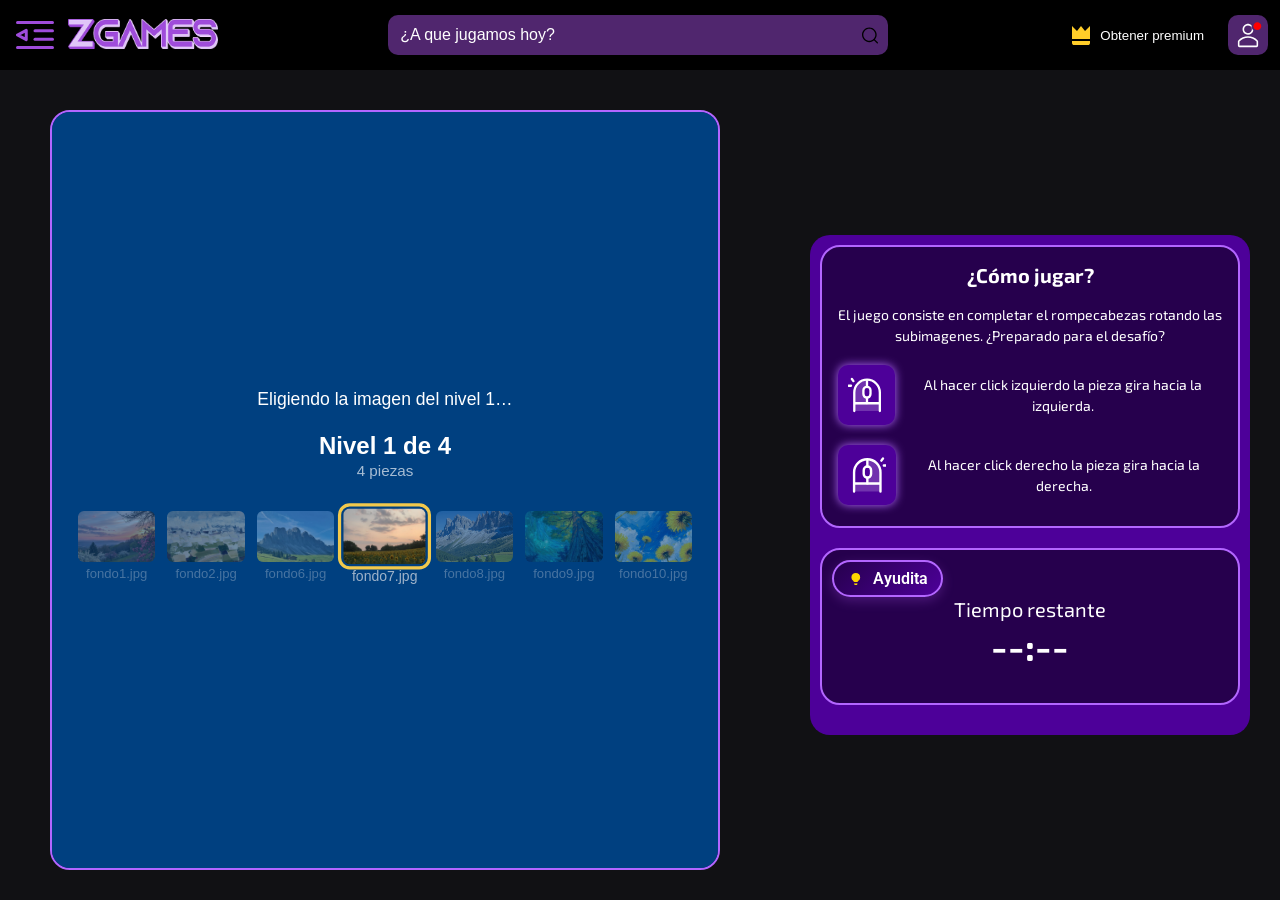
==== Entregable/blocka.html @ 49107e6c "Agrego integracion a la pagina" ====
<!DOCTYPE html>
<html lang="en">

<head>
    <meta charset="UTF-8">
    <meta name="viewport" content="width=device-width, initial-scale=1.0">
    <title>Blocka</title>
    <link rel="stylesheet" href="blocka.css">
    <!-- Exo 2 tipografia -->
    <link rel="preconnect" href="https://fonts.googleapis.com">
    <link rel="preconnect" href="https://fonts.gstatic.com" crossorigin>
    <link href="https://fonts.googleapis.com/css2?family=Exo+2:wght@400;600;700&display=swap" rel="stylesheet">
    <!-- Roboto -->
    <link rel="preconnect" href="https://fonts.googleapis.com">
    <link rel="preconnect" href="https://fonts.gstatic.com" crossorigin>
    <link href="https://fonts.googleapis.com/css2?family=Roboto:ital,wght@0,100..900;1,100..900&display=swap"
        rel="stylesheet">
</head>

<body>
    <div class="juego">

        <header class="encabezado">
            <nav class="nav" aria-label="Navegación principal">
                <div class="content_nav_left">
                    <button class="btn-burger" type="button" aria-label="Abrir menú hamburguesa">
                        <svg xmlns="http://www.w3.org/2000/svg" width="38" height="28" viewBox="0 0 38 28" fill="none">
                            <path d="M1.5 1.5H36.4992" stroke="#9F4CDB" stroke-width="3" stroke-linecap="round"
                                stroke-linejoin="round" />
                            <path d="M19 9.83398H36.4996" stroke="#9F4CDB" stroke-width="3" stroke-linecap="round"
                                stroke-linejoin="round" />
                            <path d="M19 18.166H36.4996" stroke="#9F4CDB" stroke-width="3" stroke-linecap="round"
                                stroke-linejoin="round" />
                            <path d="M1.5 26.5H36.4992" stroke="#9F4CDB" stroke-width="3" stroke-linecap="round"
                                stroke-linejoin="round" />
                            <path class="icon-arrow" d="M10.2498 9.37109L1.5 14.0007L10.2498 18.6304V9.37109Z"
                                stroke="#9F4CDB" stroke-width="3" stroke-linejoin="round" />
                        </svg>
                    </button>

                    <div class="menu-hamburguesa">
                        <a href="#inicio" class="menu-item" data-section="inicio">
                            <svg class="icon icon-inicio" viewBox="0 0 24 24" fill="none"
                                xmlns="http://www.w3.org/2000/svg">
                                <path
                                    d="M3 11L12 3L21 11M5 9.5V20C5 20.5523 5.44772 21 6 21H9V15C9 14.4477 9.44772 14 10 14H14C14.5523 14 15 14.4477 15 15V21H18C18.5523 21 19 20.5523 19 20V9.5"
                                    stroke-width="1.8" stroke-linecap="round" stroke-linejoin="round" />
                            </svg>
                            <span class="label">Inicio</span>
                        </a>
                        <a href="#recientes" class="menu-item" data-section="recientes">
                            <svg class="icon icon-recientes" viewBox="0 0 24 24" fill="none"
                                xmlns="http://www.w3.org/2000/svg">
                                <path
                                    d="M3 4V9H8M3.5 15C4.98 18.65 8.62 21 12.5 21C17.75 21 22 16.75 22 11.5C22 6.25 17.75 2 12.5 2C8.29 2 4.67 4.72 3.37 8.5M12.5 7V12L16 14"
                                    stroke-width="1.8" stroke-linecap="round" stroke-linejoin="round" />
                            </svg>
                            <span class="label">Recientes</span>
                        </a>
                        <a href="#estrategia" class="menu-item" data-section="estrategia">
                            <svg class="icon" xmlns="http://www.w3.org/2000/svg" width="24" height="24"
                                viewBox="0 0 24 24" fill="none" stroke="currentColor" stroke-width="2"
                                stroke-linecap="round" stroke-linejoin="round" aria-hidden="true">
                                <path d="M3 8l4.5 4L12 5l4.5 7L21 8l-2 11H5L3 8z" />
                                <circle cx="3" cy="6" r="1.2" />
                                <circle cx="12" cy="3.5" r="1.2" />
                                <circle cx="21" cy="6" r="1.2" />
                            </svg>
                            <span class="label">Estrategia</span>
                        </a>
                        <a href="#aventura" class="menu-item" data-section="aventura">
                            <svg class="icon icon-aventura" viewBox="0 0 24 24" fill="none"
                                xmlns="http://www.w3.org/2000/svg">
                                <circle cx="12" cy="12" r="9" stroke-width="1.8" />
                                <path d="M14.5 9.5L13 13L9.5 14.5L11 11L14.5 9.5Z" stroke-width="1.8"
                                    stroke-linejoin="round" />
                            </svg>
                            <span class="label">Aventura</span>
                        </a>
                        <a href="#accion" class="menu-item" data-section="accion">
                            <svg class="icon icon-accion" viewBox="0 0 24 24" fill="none"
                                xmlns="http://www.w3.org/2000/svg">
                                <path d="M13 2L4 14H11L10 22L20 9H13V2Z" stroke-width="1.8" stroke-linecap="round"
                                    stroke-linejoin="round" />
                            </svg>
                            <span class="label">Acción</span>
                        </a>
                        <a href="#deportes" class="menu-item" data-section="deportes">
                            <svg class="icon icon-deportes" viewBox="0 0 24 24" fill="none"
                                xmlns="http://www.w3.org/2000/svg">
                                <circle cx="12" cy="12" r="9" stroke-width="1.8" />
                                <path
                                    d="M12 8L15.5 10.5L14 14.5H10L8.5 10.5L12 8ZM12 3V8M8.5 10.5L4 9M10 14.5L7.5 20M14 14.5L16.5 20M15.5 10.5L20 9"
                                    stroke-width="1.8" stroke-linecap="round" />
                            </svg>
                            <span class="label">Deportes</span>
                        </a>
                    </div>

                    <a href="../Html/Inicio.html">
                        <img src="assets/game_png_1.png" alt="ZGames logo" width="150" height="30" />
                    </a>
                </div>

                <div class="content-nav-search-center">
                    <input type="search" placeholder="¿A que jugamos hoy?">
                    <svg xmlns="http://www.w3.org/2000/svg" width="17" height="17" viewBox="0 0 17 17" fill="none">
                        <path
                            d="M7.79167 15.5833C3.49562 15.5833 0 12.0877 0 7.79167C0 3.49562 3.49562 0 7.79167 0C12.0877 0 15.5833 3.49562 15.5833 7.79167C15.5833 12.0877 12.0877 15.5833 7.79167 15.5833ZM7.79167 1.41667C4.27692 1.41667 1.41667 4.27621 1.41667 7.79167C1.41667 11.3071 4.27692 14.1667 7.79167 14.1667C11.3064 14.1667 14.1667 11.3071 14.1667 7.79167C14.1667 4.27621 11.3064 1.41667 7.79167 1.41667Z"
                            fill="black" />
                        <path
                            d="M16.2921 16.9998C16.1991 16.9999 16.1069 16.9816 16.021 16.946C15.935 16.9104 15.857 16.8581 15.7913 16.7923L12.3948 13.3958C12.262 13.2629 12.1874 13.0826 12.1875 12.8948C12.1876 12.7069 12.2623 12.5267 12.3952 12.3939C12.5281 12.261 12.7083 12.1865 12.8962 12.1865C13.0841 12.1866 13.2643 12.2613 13.3971 12.3942L16.7929 15.7907C16.8923 15.8896 16.96 16.0158 16.9875 16.1533C17.015 16.2908 17.0011 16.4334 16.9474 16.5629C16.8938 16.6925 16.8028 16.8032 16.6861 16.881C16.5695 16.9587 16.4323 17.0001 16.2921 16.9998Z"
                            fill="black" />
                    </svg>

                </div>

                <div class="content-nav-rigth">

                    <button href="" class="btn-subscription" aria-label="Ir a la sección de mis juegos">
                        <svg class="border premium-icon" xmlns="http://www.w3.org/2000/svg" width="18" height="19"
                            viewBox="0 0 18 19" fill="none">
                            <path
                                d="M18 0L13 5L9 0L5 5L0 0V13H18V0ZM2 19H16C16.5304 19 17.0391 18.7893 17.4142 18.4142C17.7893 18.0391 18 17.5304 18 17V15H0V17C0 17.5304 0.210714 18.0391 0.585786 18.4142C0.960859 18.7893 1.46957 19 2 19Z"
                                fill="#FFCD29" />
                            <polyline points="179,1 179,59 1,59 1,1 179,1" class="bg-line" />
                            <polyline points="179,1 179,59 1,59 1,1 179,1" class="hl-line" />
                        </svg>
                        <span>Obtener premium</span>
                    </button>

                    <button class="content-perfil btn-perfil" type="button" aria-label="Abrir menú de perfil">
                        <svg xmlns="http://www.w3.org/2000/svg" width="35" height="35" viewBox="0 0 35 35" fill="none">
                            <path
                                d="M29.6219 23.6929C28.0627 22.045 26.1839 20.7324 24.1002 19.8353C22.0165 18.9383 19.7717 18.4756 17.5031 18.4756C15.2345 18.4756 12.9898 18.9383 10.9061 19.8353C8.82238 20.7324 6.94352 22.045 5.38438 23.6929C5.04635 24.054 4.85861 24.5303 4.85938 25.0248V30.1387C4.85938 30.6544 5.06424 31.149 5.42889 31.5137C5.79355 31.8783 6.28812 32.0832 6.80382 32.0832H28.1927C28.7084 32.0832 29.203 31.8783 29.5676 31.5137C29.9323 31.149 30.1372 30.6544 30.1372 30.1387V25.0248C30.1406 24.5316 29.9564 24.0555 29.6219 23.6929ZM28.1927 30.1387H6.80382V25.0151C8.18168 23.5643 9.84035 22.4089 11.6789 21.6194C13.5174 20.8299 15.4974 20.4228 17.4983 20.4228C19.4991 20.4228 21.4791 20.8299 23.3176 21.6194C25.1562 22.4089 26.8148 23.5643 28.1927 25.0151V30.1387Z"
                                fill="white" />
                            <path
                                d="M17.5008 16.5281C19.0626 16.528 20.5768 15.9908 21.7895 15.0065C23.0021 14.0223 23.8393 12.6509 24.1605 11.1225C23.2848 10.3054 22.6269 9.28247 22.2466 8.14667C21.8663 7.01087 21.7756 5.79809 21.9828 4.61835C21.1563 3.88948 20.1652 3.37219 19.0946 3.11097C18.0241 2.84975 16.9061 2.8524 15.8368 3.11869C14.7675 3.38498 13.7788 3.90695 12.9558 4.63973C12.1328 5.37252 11.5 6.2942 11.1119 7.32555C10.7238 8.3569 10.5919 9.46708 10.7276 10.5607C10.8633 11.6542 11.2625 12.6985 11.891 13.6037C12.5194 14.5089 13.3583 15.248 14.3354 15.7574C15.3126 16.2667 16.3989 16.5312 17.5008 16.5281ZM17.5008 4.86141C18.4623 4.86141 19.4021 5.14651 20.2015 5.68065C21.0009 6.2148 21.624 6.974 21.9919 7.86225C22.3598 8.75051 22.4561 9.72791 22.2685 10.6709C22.081 11.6138 21.618 12.48 20.9381 13.1598C20.2583 13.8397 19.3921 14.3027 18.4492 14.4902C17.5062 14.6778 16.5288 14.5815 15.6405 14.2136C14.7523 13.8457 13.9931 13.2226 13.4589 12.4232C12.9248 11.6238 12.6397 10.684 12.6397 9.72252C12.6397 8.43327 13.1519 7.19683 14.0635 6.2852C14.9751 5.37356 16.2116 4.86141 17.5008 4.86141Z"
                                fill="white" />
                            <path
                                d="M29.1658 10.6949C31.8505 10.6949 34.0269 8.51849 34.0269 5.83377C34.0269 3.14905 31.8505 0.972656 29.1658 0.972656C26.4811 0.972656 24.3047 3.14905 24.3047 5.83377C24.3047 8.51849 26.4811 10.6949 29.1658 10.6949Z"
                                fill="#FF0000" />
                        </svg>
                    </button>

                    <div class="menu-perfil">
                        <a href="#perfil" class="menu-item">
                            <svg class="icon" xmlns="http://www.w3.org/2000/svg" width="20" height="20"
                                viewBox="0 0 24 24" fill="none" stroke="currentColor" stroke-width="2"
                                stroke-linecap="round" stroke-linejoin="round">
                                <path d="M20 21v-2a4 4 0 0 0-4-4H8a4 4 0 0 0-4 4v2"></path>
                                <circle cx="12" cy="7" r="4"></circle>
                            </svg>
                            <span class="label">Mi Perfil</span>
                        </a>

                        <a href="#metodos-pago" class="menu-item">
                            <svg class="icon" xmlns="http://www.w3.org/2000/svg" width="20" height="20"
                                viewBox="0 0 24 24" fill="none" stroke="currentColor" stroke-width="2"
                                stroke-linecap="round" stroke-linejoin="round">
                                <rect x="2" y="5" width="20" height="14" rx="2" ry="2"></rect>
                                <line x1="2" y1="10" x2="22" y2="10"></line>
                            </svg>
                            <span class="label">Mis métodos de pago</span>
                        </a>
                        <a href="#amigos" class="menu-item">
                            <svg class="icon" xmlns="http://www.w3.org/2000/svg" width="20" height="20"
                                viewBox="0 0 24 24" fill="none" stroke="currentColor" stroke-width="2"
                                stroke-linecap="round" stroke-linejoin="round">
                                <path d="M17 21v-2a4 4 0 0 0-4-4H5a4 4 0 0 0-4 4v2"></path>
                                <circle cx="9" cy="7" r="4"></circle>
                                <path d="M23 21v-2a4 4 0 0 0-3-3.87"></path>
                                <path d="M16 3.13a4 4 0 0 1 0 7.75"></path>
                            </svg>
                            <span class="label">Amigos</span>
                        </a>
                        <a href="Login.html" class="menu-item">
                            <svg class="icon" xmlns="http://www.w3.org/2000/svg" width="20" height="20"
                                viewBox="0 0 24 24" fill="none" stroke="currentColor" stroke-width="2"
                                stroke-linecap="round" stroke-linejoin="round">
                                <path d="M9 21H5a2 2 0 0 1-2-2V5a2 2 0 0 1 2-2h4"></path>
                                <polyline points="16 17 21 12 16 7"></polyline>
                                <line x1="21" y1="12" x2="9" y2="12"></line>
                            </svg>
                            <span class="label">Cerrar sesión</span>
                        </a>
                    </div>
                </div>

            </nav>
        </header>

        <aside class="panel-derecho">
            <div class="instrucciones">
                <h2 class="subtitulo">¿Cómo jugar?</h2>
                <p class="texto-panel">El juego consiste en completar el rompecabezas rotando las subimagenes.
                    ¿Preparado para el desafío?</p>
                <div class="content-clicks">

                    <div class="instrucciones-click">
                        <svg xmlns="http://www.w3.org/2000/svg" viewBox="0 0 24 24">
                            <path d="M0 0h24v24H0z" fill="none" />
                            <g transform="translate(-1.5,0)" fill="none">
                                <path stroke="currentColor" stroke-linecap="round" stroke-linejoin="round"
                                    stroke-width="1.5" d="M3.46 5.99H1.81m3.2-3.03l-.98-1.37" />
                                <path fill="currentColor" d="M5.58 17.1h16.6v5.31H5.59z" opacity=".2" />
                                <path fill="currentColor"
                                    d="M13.88 18.13V15.7c0-.98-.28-1.93-.81-2.75l-.21-.32A4.5 4.5 0 0 1 13 7.5c.56-.77.87-1.7.87-2.66V2.37a8.46 8.46 0 0 0-8.46 8.47v7.3z"
                                    opacity=".2" />
                                <path stroke="currentColor" stroke-linecap="round" stroke-linejoin="round"
                                    stroke-width="1.5" d="M5.58 22.41V10.38a8.3 8.3 0 0 1 16.6 0v12.03m.01-5.07H5.58" />
                                <rect width="4.62" height="7.06" stroke="currentColor" stroke-linecap="round"
                                    stroke-linejoin="round" stroke-width="1.5" rx="2.31"
                                    transform="matrix(-1 0 0 1 16.11 6.68)" />
                                <path stroke="currentColor" stroke-linecap="round" stroke-linejoin="round"
                                    stroke-width="1.5" d="M13.84 17.3v-3.56m0-7.12V3" />
                            </g>
                        </svg>
                        <p class="texto-panel">Al hacer click izquierdo la pieza gira hacia la izquierda.</p>
                    </div>
                    <div class="instrucciones-click">
                        <svg xmlns="http://www.w3.org/2000/svg" viewBox="0 0 24 24">
                            <path d="M0 0h24v24H0z" fill="none" />
                            <g transform="translate(2,0)" fill="none">
                                <path stroke="currentColor" stroke-linecap="round" stroke-linejoin="round"
                                    stroke-width="1.5" d="M20.54 5.99h1.65m-3.2-3.03l.98-1.37" />
                                <path fill="currentColor" d="M18.42 17.1H1.82v5.31h16.6z" opacity=".2" />
                                <path fill="currentColor"
                                    d="M10.12 18.13V15.7c0-.98.28-1.93.81-2.75l.21-.32A4.5 4.5 0 0 0 11 7.5a4.5 4.5 0 0 1-.87-2.66V2.37a8.46 8.46 0 0 1 8.46 8.47v7.3z"
                                    opacity=".2" />
                                <path stroke="currentColor" stroke-linecap="round" stroke-linejoin="round"
                                    stroke-width="1.5"
                                    d="M18.42 22.41V10.38a8.3 8.3 0 0 0-16.6 0v12.03m-.01-5.07h16.61" />
                                <rect width="4.62" height="7.06" x="7.89" y="6.68" stroke="currentColor"
                                    stroke-linecap="round" stroke-linejoin="round" stroke-width="1.5" rx="2.31" />
                                <path stroke="currentColor" stroke-linecap="round" stroke-linejoin="round"
                                    stroke-width="1.5" d="M10.16 17.3v-3.56m0-7.12V3" />
                            </g>
                        </svg>
                        <p class="texto-panel">Al hacer click derecho la pieza gira hacia la derecha.</p>

                    </div>
                </div>

            </div>

            <div class="cronometro-caja">
                <div class="info-crono">
                    <button id="ayuda">
                         <svg xmlns="http://www.w3.org/2000/svg" width="1em" height="1em" viewBox="0 0 24 24">
                            <path d="M0 0h24v24H0z" fill="none" />
                            <path fill="currentColor" fill-rule="evenodd" d="m14.856 15.686l-.1.25a8.7 8.7 0 0 1-5.512 0l-.1-.25c-.095-.23-.143-.346-.226-.452c-.082-.107-.226-.215-.514-.43a6 6 0 1 1 7.192 0c-.288.215-.432.323-.514.43s-.13.221-.226.452m-5.006 2.48q.13.792.148 1.598a.39.39 0 0 0 .213.342a4 4 0 0 0 3.578 0a.39.39 0 0 0 .213-.342q.018-.806.148-1.598a10.7 10.7 0 0 1-4.3 0" clip-rule="evenodd" />
                        </svg>Ayudita
                    </button>
                    <span id="textoNivel" aria-live="polite"></span>
                </div>
                 <span class="cronometro-etiqueta">Tiempo restante</span>
                <div id="cronometro" class="cronometro">
                    --:--
                </div>
                <ul>
                    <li id="textoRecord" class="texto-record"></li>
                </ul>
                <p id="mensajeTiempo" class="mensaje-tiempo" hidden></p>
            </div>
            <div class="hud" id="hud">
                <button id="btnReintentar" class="btn-reintentar" type="button" hidden>Reintentar nivel</button>
                <button id="btnSiguiente" class="btn-siguiente" type="button" hidden>Siguiente nivel</button>
            </div>
        </aside>


        <main class="zona-canvas">
            <canvas id="myCanvas">
                Tu navegador no soporta canvas.
            </canvas>
            <!---Aca iria la plantilla de carga para elegir los juegos--->
            <div class="pantallaCarga" id="pantallaCarga">
                <p id="textoCarga">Cargando imágenes…</p>
                <div class="spinner" id="spinner"></div>
                <div class="ruleta" id="ruleta" hidden></div>
            </div>
        </main>



    </div>

    <script type="module" src="Js/Main.js"></script>
    <script src="Js/btnEvents.js"></script>

</body>

</html>
---- Entregable/blocka.css ----
/* blocka.css */

  /* Colores en un solo lugar: cambiás uno acá y cambia en toda la página */
  :root {
    --color-panel: #11111f;
    --color-borde: #004080;
    --color-texto: white;
    --color-boton: blue;
    --secondary-dark-2: #26004D;
    --secondary-dark-1: rgb(77, 0, 153);
    --secondary: #9f4cdb;
    --secondary-light-1: #B366FF;
    --secondary-light-2: #E6CCFF;
    --primary-dark-2: #002040;
    --primary-dark-1: rgb(0, 64, 128);
    --primary: #0000FF;
    --primary-light-1: rgb(77, 166, 255);
    --primary-light-2: #CCE6FF;
    --accent: #FFD700;
    --muted: #c1c1c1;
    --background-page: #111114;
    --white: #FFFFFF;
    --black: #000000;
    --font: 'Exo 2';
    --font-secondary: 'Roboto', 'sans serif';
  }

  /* El borde y el padding cuentan DENTRO del ancho y alto de cada caja */
  * {
    box-sizing: border-box;
  }

  body,
  html {
    margin: 0;
    padding: 0;
    width: 100%;
    height: 100%;
    background-color: var(--background-page);
    color: var(--color-texto);
    font-family: var(--font);
  }

  /* Un elemento con el atributo hidden siempre tiene que quedar oculto */
  [hidden] {
    display: none !important;
  }

  /* ---------- NAV ---------- */
.encabezado{
  grid-area: encabezado;
  width: 100%;
  background: #000;
  display: flex;
  flex-direction: row;
  align-items: center;
  justify-content: center;
}

.nav {
  width: 100%;
  margin: 8px 12px 8px;
  display: flex;
  align-items: center;
  justify-content: space-between;
}

.content_nav_left {
  display: flex;
  align-items: center;
  gap: 10px;
}

/* Boton */
.btn-burger {
  background: transparent;
  border: none;
  cursor: pointer;
  padding: 4px;
  display: flex;
  align-items: center;
  justify-content: center;
  transition: transform 0.25s ease, opacity 0.2s ease;
  z-index: 1000;
}

.btn-burger:hover {
  opacity: 0.7;
}
/*  Con estas clases gira solo la flecha  */
.icon-arrow {
  transform-box: fill-box;
  transform-origin: center;
  transition: transform 0.3s ease;
}

.btn-burger.active .icon-arrow {
  transform: rotate(180deg);
}
/* ---------- Overlay (se inyecta por JS) ---------- */
.overlay {
  position: fixed;
  inset: 0;
  background: rgba(0, 0, 0, 0.6);
  opacity: 0;
  visibility: hidden;
  transition: opacity 0.3s ease;
  z-index: 900;
}

.overlay.active {
  visibility: visible;
}

/* ---------- Menú desplegable ---------- */
.menu-hamburguesa {
  position: fixed;
  top: 0;
  left: 0;
  height: 100vh; 
  width: 220px;
  padding: 90px 20px 20px 20px;
  background: #000;
  display: flex;
  flex-direction: column;
  gap: 5px;
  z-index: 950;
  transform: translateX(-100%);
  transition: transform 0.3s ease;
}

.menu-hamburguesa.active {
  transform: translateX(0);
}
  
/* ---------- Ítems del menú ---------- */
/* Ambos menús usan violeta en reposo y blanco sobre violeta al hover/activo. */
.menu-item {
  display: flex;
  align-items: center;
  gap: 10px;
  text-decoration: none;
  padding: 12px 20px;
  border-radius: 6px;
  transition: background-color 0.2s ease, transform 0.2s ease;
}

.menu-hamburguesa .menu-item:hover,
.menu-hamburguesa .menu-item.active,
.menu-perfil .menu-item:hover,
.menu-perfil .menu-item.active {
    background: #9F4CDB;
    transform: translateX(2px);
}

.menu-hamburguesa .label,
.menu-hamburguesa .icon,
.menu-perfil .label,
.menu-perfil .icon {
  color: #9F4CDB;
}

.menu-hamburguesa .menu-item:hover .label,
.menu-hamburguesa .menu-item:hover .icon,
.menu-hamburguesa .menu-item.active .label,
.menu-hamburguesa .menu-item.active .icon,
.menu-perfil .menu-item:hover .label,
.menu-perfil .menu-item:hover .icon,
.menu-perfil .menu-item.active .label,
.menu-perfil .menu-item.active .icon {
  color: #fff;
}

 .menu-hamburguesa .menu-item.active .label {
  font-weight: 700;
}

 .icon {
  width: 20px;
  height: 20px;
  color: var(--Secundario);
  stroke: currentColor;
  transition: color 0.2s ease;
  flex-shrink: 0;
}

 .icon-inicio { height: 23px; }
.icon-estrategia { height: 18px; }

.label {
  color: var(--Secundario);
  font-size: 20px;
  font-family: 'Exo 2', sans-serif;
  font-weight: 400;
  transition: color 0.2s ease;
}

   /* El menú oculto por defecto */
.menu-perfil {
  display: none; 
  position: absolute;
  top: 50px; 
  right: 0;
  height: auto;
  background-color: #000; 
  min-width: 200px;
  border-radius: 8px;
  box-shadow: 0 8px 16px rgba(0,0,0,0.2);
  z-index: 100; /* Asegura que quede por encima de otros elementos */
  padding: 8px 0;
}

 /* ESTA ES LA CLAVE: la clase que JavaScript agregará para mostrar el menú */
.menu-perfil.activo {
  display: flex;
  flex-direction: column;
}

 .content-nav-search-center{
  display: flex;
  max-width: 500px;
  flex: 1;
  gap: 12px;
  padding: 10px;
  align-items: center;
  justify-content: space-between;
  border-radius: 10px;
  background-color: color-mix(in srgb, var(--secondary) 50%, transparent);    
}


.content-nav-search-center input{
 width: 100%;
 background: transparent;
 border: none;
 outline: none;
 color: var(--white);
 font-size: 16px;  
}


.content-nav-search-center input::placeholder{
 color: var(--white);
 opacity: 1;
}



.content-nav-rigth {
 display: flex;
 flex-direction: row;
 align-items: center;
 align-self: stretch;
 gap: 10px;
 text-decoration: none;
 color: inherit;
}

@property --p {
 syntax: "<percentage>";
 initial-value: 0%;
 inherits: false;
}

.btn-subscription {
  position: relative;
  display: flex;
  align-items: center;
  align-self: stretch;
  gap: 10px;
  border: none;
  border-radius: 10px;
  background:color-mix(var(--secondary) 50%, transparent);;
  padding: 0 14px;
  text-decoration: none;
  color: inherit;
  cursor: pointer;
  transition: background 1s ease-in-out;
}

.btn-subscription::before {
  content: "";
  position: absolute;
  inset: 0;
  padding: 2px;                /* grosor del trazo */
  border-radius: inherit;
  background: conic-gradient(var(--accent) var(--p), transparent 0);
  mask: linear-gradient(#000 0 0) content-box,
        linear-gradient(#000 0 0);
  mask-composite: exclude;     /* deja solo el anillo */
  transition: --p 0.8s ease-in-out;
  pointer-events: none;
}

.btn-subscription:hover::before,
.btn-subscription:focus-visible::before {
    --p: 100%;                   /* borde completo */
    
}

.btn-subscription:hover::before,
.btn-subscription:focus-visible::before {
    --angle: 360deg;             /* el tramo da una vuelta completa */
    opacity: 1;
}

.btn-subscription:hover,
.btn-subscription:focus-visible {
    background: var(--secondary-dark-2);
}

/* Corona (opcional): vibra al hacer hover */
.premium-icon {
    transform-origin: 50% 100%;
}

.btn-subscription:hover .premium-icon {
    animation: crown-shake 0.6s ease-in-out;
}

@keyframes crown-shake {
    0%, 100% { transform: rotate(0); }
    20% { transform: rotate(-12deg); }
    40% { transform: rotate(10deg); }
    60% { transform: rotate(-6deg); }
    80% { transform: rotate(30deg); }
}

  .content-perfil{
    width: 40px;
    height: auto;
    box-sizing: border-box;
    background: rgba(159, 76, 219, 0.50);
    border-radius: 10px;
    display: flex;
    justify-content: center;
    align-items: center;
    align-self: stretch;
    border: none;
  }
  






  /* ---------- LA GRILLA: reparte la pantalla en zonas ---------- */
  .juego {
    display: grid;

    /* 2 columnas: panel de instrucciones de 260px y el resto para el juego */
    grid-template-columns: minmax(0, 1fr) 500px;

    /* 2 filas: encabezado de 70px y el resto de la altura para el juego */
    grid-template-rows: 70px minmax(0, 1fr);

    /* Dibujo de cómo se acomodan las zonas */
    grid-template-areas:
      "encabezado     encabezado"
      "canvas         instrucciones"
      "canvas         hud";

    gap: 10px;
    width: 100%;
    height: 100%;
  
  }

  .titulo {
    margin: 0;
    font-size: 28px;
  }

  
  
  /* ---------- PANEL DE INSTRUCCIONES ---------- */
  .panel-derecho {
    display: flex;
    flex-direction: column;
    background-color: var(--secondary-dark-1);
    border-radius: 20px;
    padding: 10px;
    gap: 20px;
    height: max-content;
    align-items: stretch;
    align-self: center;
    margin: 0px 30px;
  }
  
  .instrucciones {
    grid-area: instrucciones;
    padding: 16px;
    background: var(--secondary-dark-2);
    border: 2px solid var(--secondary-light-1);
    border-radius: 20px;
    overflow-y: auto;
    text-align: center;
  }
  
  .content-clicks {
    display: flex;
    flex-direction: column;
    gap: 10px;
  }
  
  .instrucciones-click {
    display: flex;
    margin: 0px;
    align-items: center;
    gap: 10px;
  }
  
  .instrucciones-click svg {
    display: block;
    background-color: var(--secondary-dark-1);
    border-radius: 10px;
    padding: 10px;
    box-sizing: content-box;
    box-shadow: 0 0px 10px var(--secondary-light-1);
    width: 40px;
    /* mismo valor para ambos */
    height: 40px;
    /* mismo valor para ambos */
  }
  
  
  .subtitulo {
    margin-top: 0;
    font-size: 20px;
  }
  
  .texto-panel {
    font-size: 14px;
    line-height: 1.5;
  }
  
  /*Cronometro */
  .cronometro-caja {
    grid-area: hud;
    text-align: center;
    background-color: var(--secondary-dark-2);
    border: 2px solid var(--secondary-light-1);
    padding: 10px;
    border-radius: 20px;
    overflow-y: auto;
  }
  
  .info-crono {
    display: flex;
    flex-direction: row;
    justify-content: space-between;
    gap: 10px;
  }
  
  .cronometro-etiqueta {
    font-size: 20px;
    
  }
  
  .cronometro {
    font-size: 40px;
    font-weight: 700;
    font-variant-numeric: tabular-nums;
    /* los números no "bailan" */
  }
  
  .cronometro.poco-tiempo {
    color: #ff5a5a;
  }
  
  .mensaje-tiempo {
    margin: 8px 0 0;
    font-size: 16px;
    font-weight: 600;
    color: #ff5a5a;
  }
  
  ul {
    margin: 0;
    padding: 10px 0;
    list-style: none;
    align-items: center;
  }
  
  .texto-record {
    margin: 4px 0 0;
    font-size: 18px;
    
  }
  
  .hud {
    display: flex;
    flex-direction: row;
    justify-content: center;
    font-size: 16px;
    user-select: none;
    /* Evita seleccionar el texto al hacer clics rápidos */
  }


  .btn-siguiente,
  .btn-reintentar {
    width: auto;
    height: auto;
    color: #fff;
    border-radius: 20px;
    padding: 10px 25px;
    font-family: var(--font-secondary), sans-serif;
    font-weight: 400;
    background: transparent;
    cursor: pointer;
    transition: all 0.3s ease;
    position: relative;
    display: inline-block;
    overflow: hidden; 
    box-shadow: inset 2px 2px 2px 0px rgba(255, 255, 255, 0),
      7px 7px 20px 0px rgba(0, 0, 0, .1),
      4px 4px 5px 0px rgba(0, 0, 0, .1);
    outline: none;
    animation: aparecer-boton 0.4s ease-out;
  }


  .btn-siguiente,
  .btn-reintentar {
    background: var(--secondary-dark-2);
    border: 2px solid var(--secondary-light-1);
    z-index: 1;
  }

  .btn-siguiente:after,
  .btn-reintentar:after{
    position: absolute;
    content: "";
    width: 0;
    height: 100%;
    top: 0;
    right: 0;
    z-index: -1;
    background-color: var(--secondary);
    border-radius: 20px;
    box-shadow: inset 2px 2px 2px 0px rgba(255, 255, 255, 0),
      7px 7px 20px 0px rgba(0, 0, 0, .1),
      4px 4px 5px 0px rgba(0, 0, 0, .1);
    transition: all 0.3s ease;
  }

  .btn-siguiente:hover,
  .btn-reintentar:hover {
    color: #fff;
  }

  .btn-siguiente:hover:after,
  .btn-reintentar:hover:after{
    left: 0;
    width: 100%;
  }

  .btn-siguiente:active,
  .btn-reintentar:active  {
    top: 2px;
  }

  @keyframes aparecer-boton {
    from {
        opacity: 0;
        transform: scale(0.7);
    }
    to {
        opacity: 1;
        transform: scale(1);
    }
  }
  #ayuda {
  display: inline-flex;
  align-items: center;
  justify-content: center;
  gap: 8px;
  padding: 7px 13px;
  border: 2px solid var(--secondary-light-1);
  border-radius: 999px;
  background: linear-gradient(135deg, var(--secondary-dark-2), var(--secondary-dark-1));
  color: var(--white);
  font-family: var(--font-secondary), sans-serif;
  font-size: 1rem;
  font-weight: 600;
  cursor: pointer;
  box-shadow: 0 4px 12px rgba(159, 76, 219, 0.3);
  transition: transform 0.2s ease, box-shadow 0.2s ease, background 0.2s ease;
}

#ayuda svg {
  color: var(--accent);
  font-size: 1.1rem;
}

#ayuda:hover:not(:disabled) {
  transform: translateY(-2px);
  background: linear-gradient(135deg, var(--secondary), var(--secondary-light-1));
  box-shadow: 0 6px 18px rgba(159, 76, 219, 0.45);
}

#ayuda:active:not(:disabled) {
  transform: translateY(0);
}

#ayuda:focus-visible {
  outline: 3px solid var(--accent);
  outline-offset: 3px;
}

#ayuda:disabled {
  opacity: 0.5;
  cursor: not-allowed;
  box-shadow: none;
}
  /* ---------- LA ZONA DEL CANVAS ---------- */
  .zona-canvas {
    grid-area: canvas;

    /* position: relative hace que el canvas de adentro se mida contra esta caja */
    position: relative;

    /* Recorta lo que se salga de la caja y respeta las esquinas redondeadas */
    overflow: hidden;

    border: 2px solid var(--secondary-light-1);
    border-radius: 20px;
    background: var(--secondary-light-1);
    margin: 30px 50px;
  }

  /* El canvas llena exactamente la zona. Juego.js lee este tamaño con ResizeObserver
   y lo copia al tamaño de dibujo.
   NO le pongas border ni padding al canvas: ponelos en .zona-canvas,
   porque si no los clics (offsetX y offsetY) quedan corridos. */
  canvas {
    position: absolute;
    top: 0;
    left: 0;
    width: 100%;
    height: 100%;
    display: block;
    user-select: none;
    touch-action: manipulation;
    /* Evita el zoom por doble toque en celulares */
  }

  /* ---------- CELULARES Y PANTALLAS CHICAS: todo en una columna ---------- */
  @media (max-width: 900px) {
    .juego {
      grid-template-columns: minmax(0, 1fr);
      grid-template-rows: auto auto 60vh;
      grid-template-areas:
        "encabezado"
        "instrucciones"
        "canvas";
      height: auto;
      min-height: 100%;
    }

    .encabezado {
      flex-direction: column;
      gap: 8px;
      padding: 12px 24px;
    }
  }


  .selection-game-overlaty [hidden] {
    display: none;
  }


  /* Parte de la planilla de seleccion */
  /* ===== Agregar al final de blocka.css ===== */

  /* Plantilla de carga: tapa todo el juego hasta que termina el sorteo */
  .pantallaCarga {
    position: absolute;
    inset: 0;
    z-index: 10;
    /* por encima del canvas y del HUD */
    background: var(--primary-dark-1);
    /* el mismo azul del fondo del juego */
    color: white;
    font-family: sans-serif;
    display: flex;
    flex-direction: column;
    align-items: center;
    justify-content: center;
    justify-content: safe center;
    /* si no entra en pantallas bajas, permite scroll */
    gap: 20px;
    padding: 24px 16px;
    overflow-x: auto;
    transition: opacity 0.5s;
    /* aparece suave al pasar de nivel */
  }

  .pantallaCarga.oculta {
    opacity: 0;
    visibility: hidden;
    /* deja de bloquear los clicks al terminar */
    transition: opacity 0.5s, visibility 0s 0.5s;
  }

  .pantallaCarga p {
    margin: 0;
    font-size: 1.1rem;
  }

  /* El atributo hidden pierde contra display:flex/grid, así que se refuerza */
  .spinner[hidden],
  .ruleta[hidden] {
    display: none;
  }

  .spinner {
    width: 40px;
    height: 40px;
    border: 4px solid rgba(255, 255, 255, 0.3);
    border-top-color: white;
    border-radius: 50%;
    animation: girar 0.9s linear infinite;
  }

  @keyframes girar {
    to {
      transform: rotate(360deg);
    }
  }

  /* ---------- Ruleta de miniaturas ---------- */
  .ruleta {
    display: grid;
    justify-items: center;
    gap: 20px;
    width: 100%;
    max-width: 1000px;
  }

  .ruleta-titulo {
    display: grid;
    justify-items: center;
    text-align: center;
    line-height: 1.3;
  }

  .ruleta-titulo strong {
    font-size: 1.5rem;
  }

  .ruleta-titulo span {
    font-size: 0.95rem;
    color: rgba(255, 255, 255, 0.65);
  }

  .miniaturas {
    display: flex;
    gap: 12px;
    justify-content: center;
    width: 100%;
    padding: 10px;
  }

  .mini {
    flex: 1 1 0;
    /* todas comparten el ancho disponible por igual */
    min-width: 0;
    /* permite que se achiquen; sin esto desbordan */
    max-width: 170px;
    /* con pocas imágenes no se agrandan de más */
    margin: 0;
    opacity: 0.45;
    transition: opacity 0.08s, transform 0.08s;
  }

  .mini img {
    display: block;
    width: 100%;
    aspect-ratio: 3 / 2;
    object-fit: cover;
    /* recorta si la imagen no es 3:2 */
    border-radius: 6px;
  }

  /* titulo de la img */
  .mini figcaption {
    margin-top: 4px;
    font-size: 0.82rem;
    color: rgba(243, 240, 240, 0.65);
    text-align: center;
    overflow: hidden;
    text-overflow: ellipsis;
    white-space: nowrap;
  }

  /* La miniatura por la que "pasa" el recorrido y la que queda elegida */
  .mini.activa,
  .mini.elegida {
    opacity: 1;
    transform: scale(1.07);
  }

  .mini.activa img,
  .mini.elegida img {
    outline: 3px solid #F2C94C;
    outline-offset: 2px;
  }

  .mini.elegida {
    transition-duration: 0.25s;
    animation: parpadeo 1s ease;
  }

  @keyframes parpadeo {
    0% {
      scale: .6;
    }

    25% {
      scale: .9;
    }

    50% {
      scale: .6;
    }

    75% {
      scale: .9;
    }

    100% {
      scale: 1;
    }
  }

  .mini.elegida figcaption {
    color: white;
    font-weight: 600;
  }

  .mini.descartada {
    opacity: 0.2;
  }

  @media (prefers-reduced-motion: reduce) {
    .spinner {
      animation: none;
      background: rgba(255, 255, 255, 0.35);
    }

    #pantallaCarga,
    #pantallaCarga.oculta,
    .mini {
      transition: none;
    }
  }
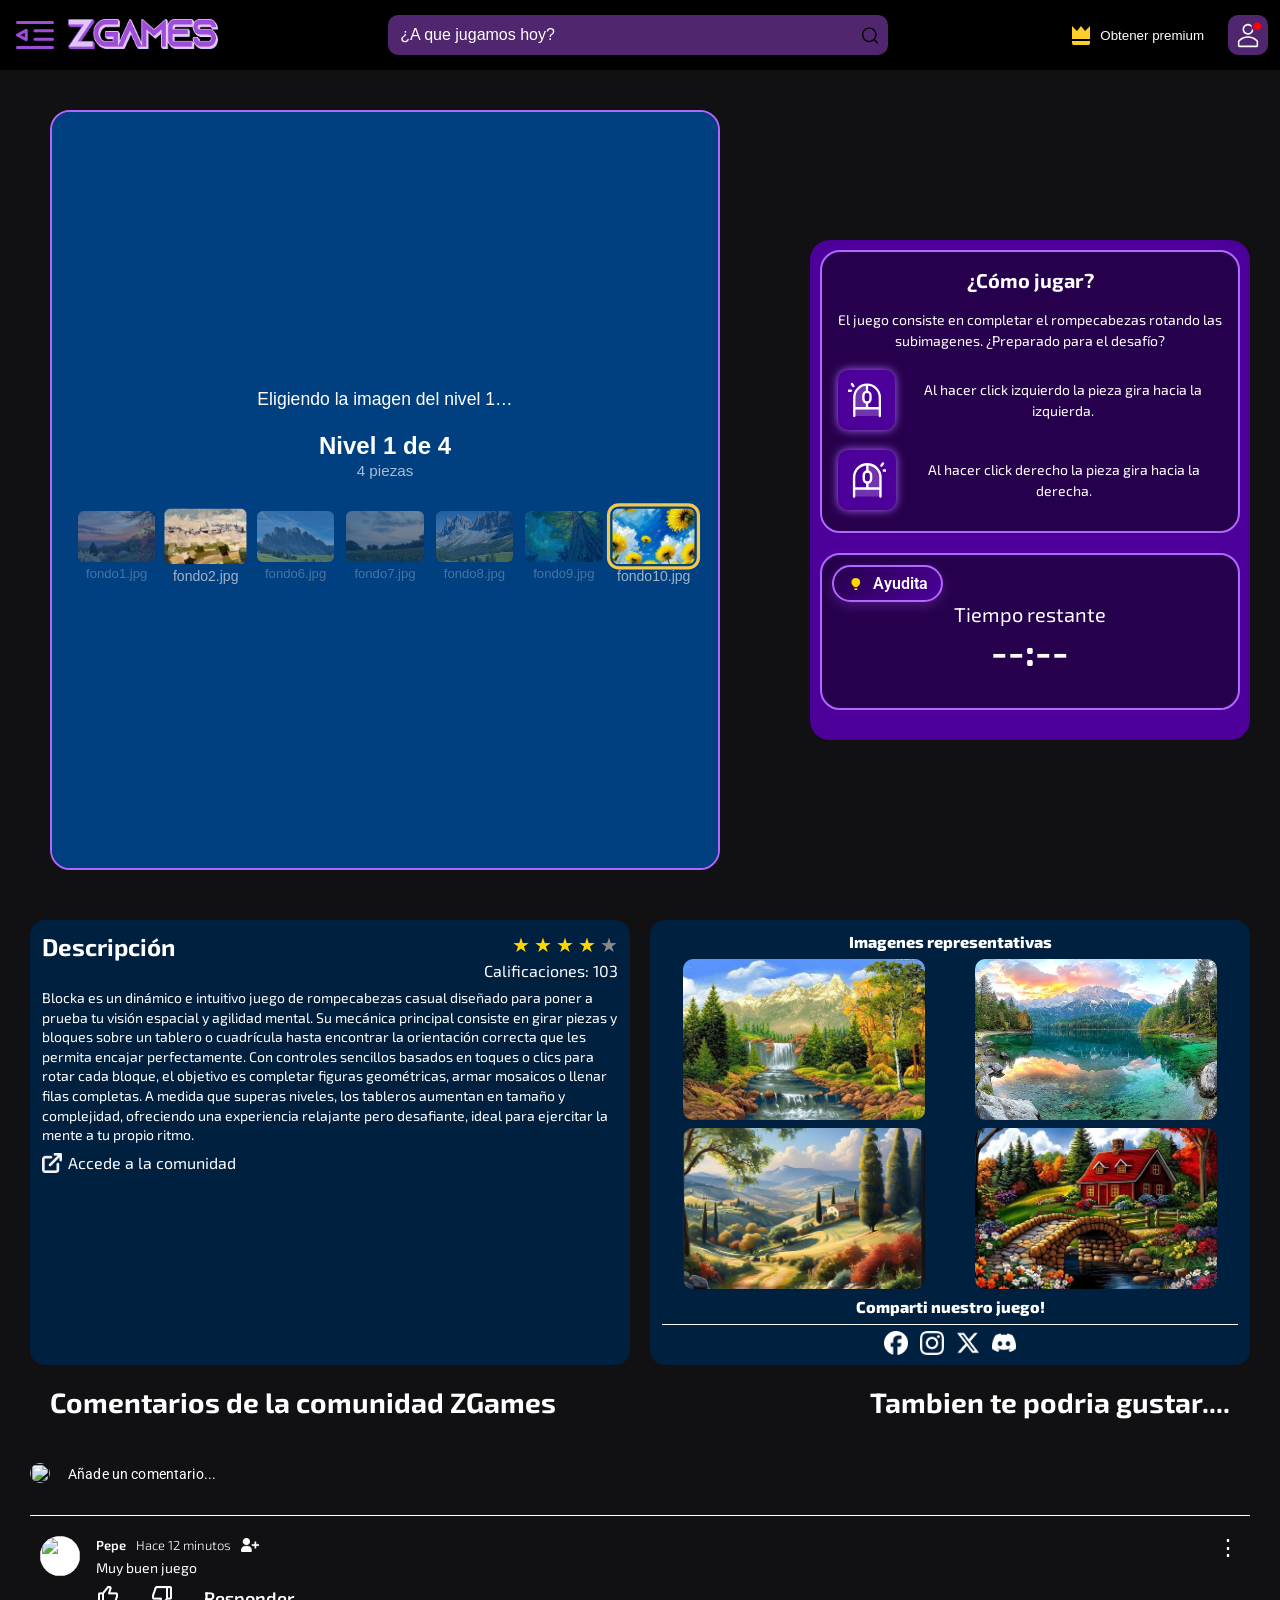
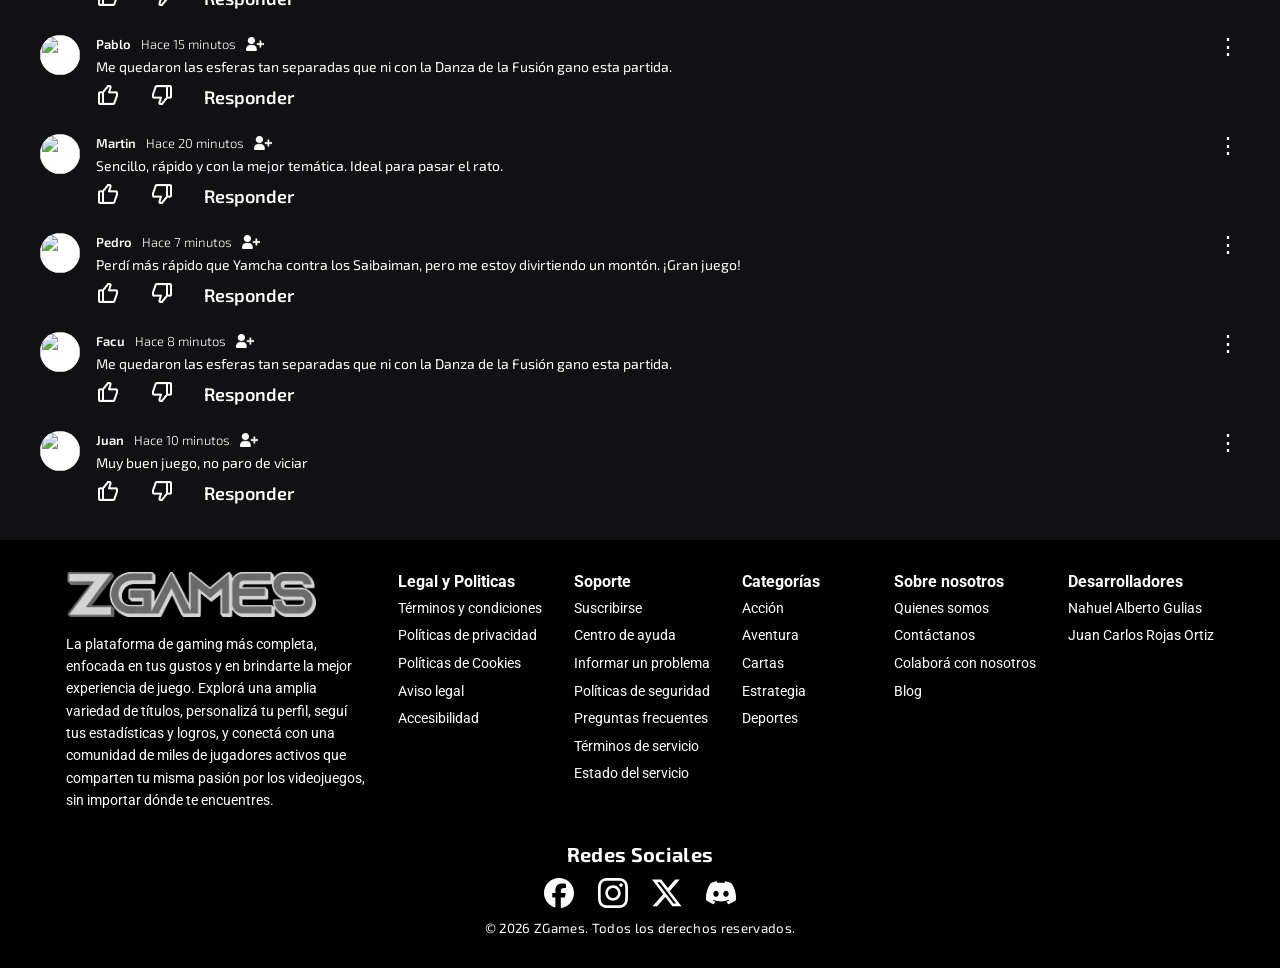
==== commit 8e434e7e: "Agrego estructura" ====
--- a/Entregable/blocka.html
+++ b/Entregable/blocka.html
@@ -20,6 +20,7 @@
 <body>
     <div class="juego">
 
+        <div class="game-stage">
         <header class="encabezado">
             <nav class="nav" aria-label="Navegación principal">
                 <div class="content_nav_left">
@@ -281,6 +282,302 @@
                 <div class="ruleta" id="ruleta" hidden></div>
             </div>
         </main>
+        </div>
+
+         <section class="about">
+        <article class="about__description">
+          <div class="about__header">
+            <h2>Descripción</h2>
+            <div class="about__rating">
+              <div class="stars" aria-label="Calificación 4 de 5 estrellas">
+                <span class="stars__star stars__star--filled">★</span>
+                <span class="stars__star stars__star--filled">★</span>
+                <span class="stars__star stars__star--filled">★</span>
+                <span class="stars__star stars__star--filled">★</span>
+                <span class="stars__star">★</span>
+              </div>
+              <p class="about__ratings-count">Calificaciones: 103</p>
+            </div>
+          </div>
+          <p class="about__text">Blocka es un dinámico e intuitivo juego de rompecabezas casual diseñado para poner a prueba tu visión espacial y agilidad mental.
+            Su mecánica principal consiste en girar piezas y bloques sobre un tablero o cuadrícula hasta encontrar la orientación correcta que les permita encajar perfectamente. 
+            Con controles sencillos basados en toques o clics para rotar cada bloque, el objetivo es completar figuras geométricas, armar mosaicos o llenar filas completas. 
+            A medida que superas niveles, los tableros aumentan en tamaño y complejidad, ofreciendo una experiencia relajante pero desafiante, 
+            ideal para ejercitar la mente a tu propio ritmo.</p>
+          <a href="#" class="about__community-link">
+            <img src="../InterfacesEntregable2/Img/IconCom.png" alt="">
+            Accede a la comunidad
+          </a>
+        </article>
+
+        <article class="about__media">
+          <h2 class="about__media-title">Imagenes representativas</h2>
+          <div class="about__gallery">
+            <img src="assets/imagenRepre.jpg" alt="Captura de pantalla 1" />
+            <img src="assets/imagenRepre2.jpg" alt="Captura de pantalla 2" />
+            <img src="assets/imagenRepre3.jpg" alt="Captura de pantalla 3" />
+            <img src="assets/imagenRepre4.jpg" alt="Captura de pantalla 4" />
+          </div>
+          <h3 class="about__share-title">Comparti nuestro juego!</h3>
+          <div class="about__share-icons">
+            <a href="#" aria-label="Compartir en Facebook" class="icon icon--social-1">
+              <img src="../InterfacesEntregable2/Img/Social Icons.png" alt="" />
+            </a>
+            <a href="#" aria-label="Compartir en Instagram" class="icon icon--social-2">
+              <img src="../InterfacesEntregable2/Img/Negative.png" alt="" />
+            </a>
+            <a href="#" aria-label="Compartir en X" class="icon icon--social-3">
+              <img src="../InterfacesEntregable2/Img/Twitter.png" alt="" />
+            </a>
+            <a href="#" aria-label="Compartir en Discord" class="icon icon--social-4">
+              <img src="../InterfacesEntregable2/Img/Component.png" alt="" />
+            </a>
+          </div>
+        </article>
+      </section>
+
+      <div class="section-heading-row">
+        <h2>Comentarios de la comunidad ZGames</h2>
+        <h2>Tambien te podria gustar....</h2>
+      </div>
+
+      <div class="content-row">
+
+            <!---  Cambiar las imagen de los comentarios    --->
+            <section class="comments">
+            <form class="comments__new">
+                <img class="comments__avatar" src="https://placehold.co/20x20" alt="" />
+                <label class="comments__input">
+                <span class="sr-only">Añadir un comentario</span>
+                <input type="text" placeholder="Añade un comentario..." />
+                </label>
+            </form>
+
+            <ul class="comments__list">
+                <li class="comment">
+                <img class="comment__avatar" src="https://placehold.co/40x40" alt="" />
+                <div class="comment__body">
+                    <div class="comment__meta">
+                    <span class="comment__author">Pepe</span>
+                    <span class="comment__time">Hace 12 minutos</span>
+                    <img src="../InterfacesEntregable2/Img/Usuario+.png" alt="">
+                    </div>
+                    <p class="comment__text">Muy buen juego</p>
+                    <div class="comment__actions">
+                    <button class="icon-btn" aria-label="Me gusta"><img class="Like" src="../InterfacesEntregable2/Img/Like.png"
+                        alt=""></button>
+                    <button class="icon-btn" aria-label="No me gusta"><img src="../InterfacesEntregable2/Img/Like.png" alt=""></button>
+                    <button class="comment__reply">Responder</button>
+                    </div>
+                </div>
+                <button class="comment__menu" aria-label="Más opciones"><span class="icon icon--dots"
+                    aria-hidden="true"></span></button>
+                </li>
+
+                <li class="comment">
+                <img class="comment__avatar" src="https://placehold.co/40x40" alt="" />
+                <div class="comment__body">
+                    <div class="comment__meta">
+                    <span class="comment__author">Pablo</span>
+                    <span class="comment__time">Hace 15 minutos</span>
+                    <img src="../InterfacesEntregable2/Img/Usuario+.png" alt="">
+                    </div>
+                    <p class="comment__text">Me quedaron las esferas tan separadas que ni con la Danza de la Fusión gano
+                    esta partida.</p>
+                    <div class="comment__actions">
+                    <button class="icon-btn" aria-label="Me gusta"><img class="Like" src="../InterfacesEntregable2/Img/Like.png"
+                        alt=""></button>
+                    <button class="icon-btn" aria-label="No me gusta"><img src="../InterfacesEntregable2/Img/Like.png" alt=""></button>
+                    <button class="comment__reply">Responder</button>
+                    </div>
+                </div>
+                <button class="comment__menu" aria-label="Más opciones"><span class="icon icon--dots"
+                    aria-hidden="true"></span></button>
+                </li>
+
+                <li class="comment">
+                <img class="comment__avatar" src="https://placehold.co/40x40" alt="" />
+                <div class="comment__body">
+                    <div class="comment__meta">
+                    <span class="comment__author">Martin</span>
+                    <span class="comment__time">Hace 20 minutos</span>
+                    <img src="../InterfacesEntregable2/Img/Usuario+.png" alt="">
+                    </div>
+                    <p class="comment__text">Sencillo, rápido y con la mejor temática. Ideal para pasar el rato.</p>
+                    <div class="comment__actions">
+                    <button class="icon-btn" aria-label="Me gusta"><img class="Like" src="../InterfacesEntregable2/Img/Like.png"
+                        alt=""></button>
+                    <button class="icon-btn" aria-label="No me gusta"><img src="../InterfacesEntregable2/Img/Like.png" alt=""></button>
+                    <button class="comment__reply">Responder</button>
+                    </div>
+                </div>
+                <button class="comment__menu" aria-label="Más opciones"><span class="icon icon--dots"
+                    aria-hidden="true"></span></button>
+                </li>
+
+                <li class="comment">
+                <img class="comment__avatar" src="https://placehold.co/40x40" alt="" />
+                <div class="comment__body">
+                    <div class="comment__meta">
+                    <span class="comment__author">Pedro</span>
+                    <span class="comment__time">Hace 7 minutos</span>
+                    <img src="../InterfacesEntregable2/Img/Usuario+.png" alt="">
+                    </div>
+                    <p class="comment__text">Perdí más rápido que Yamcha contra los Saibaiman, pero me estoy divirtiendo un
+                    montón. ¡Gran juego!</p>
+                    <div class="comment__actions">
+                    <button class="icon-btn" aria-label="Me gusta"><img class="Like" src="../InterfacesEntregable2/Img/Like.png"
+                        alt=""></button>
+                    <button class="icon-btn" aria-label="No me gusta"><img src="../InterfacesEntregable2/Img/Like.png" alt=""></button>
+                    <button class="comment__reply">Responder</button>
+                    </div>
+                </div>
+                <button class="comment__menu" aria-label="Más opciones"><span class="icon icon--dots"
+                    aria-hidden="true"></span></button>
+                </li>
+
+                <li class="comment">
+                <img class="comment__avatar" src="https://placehold.co/40x40" alt="" />
+                <div class="comment__body">
+                    <div class="comment__meta">
+                    <span class="comment__author">Facu</span>
+                    <span class="comment__time">Hace 8 minutos</span>
+                    <img src="../InterfacesEntregable2/Img/Usuario+.png" alt="">
+                    </div>
+                    <p class="comment__text">Me quedaron las esferas tan separadas que ni con la Danza de la Fusión gano
+                    esta partida.</p>
+                    <div class="comment__actions">
+                    <button class="icon-btn" aria-label="Me gusta"><img class="Like" src="../InterfacesEntregable2/Img/Like.png"
+                        alt=""></button>
+                    <button class="icon-btn" aria-label="No me gusta"><img src="../InterfacesEntregable2/Img/Like.png" alt=""></button>
+                    <button class="comment__reply">Responder</button>
+                    </div>
+                </div>
+                <button class="comment__menu" aria-label="Más opciones"><span class="icon icon--dots"
+                    aria-hidden="true"></span></button>
+                </li>
+
+                <li class="comment">
+                <img class="comment__avatar" src="https://placehold.co/40x40" alt="" />
+                <div class="comment__body">
+                    <div class="comment__meta">
+                    <span class="comment__author">Juan</span>
+                    <span class="comment__time">Hace 10 minutos</span>
+                    <img src="../InterfacesEntregable2/Img/Usuario+.png" alt="">
+                    </div>
+                    <p class="comment__text">Muy buen juego, no paro de viciar</p>
+                    <div class="comment__actions">
+                    <button class="icon-btn" aria-label="Me gusta"><img class="Like" src="../InterfacesEntregable2/Img/Like.png"
+                        alt=""></button>
+                    <button class="icon-btn" aria-label="No me gusta"><img src="../InterfacesEntregable2/Img/Like.png" alt=""></span></button>
+                    <button class="comment__reply">Responder</button>
+                    </div>
+                </div>
+                <button class="comment__menu" aria-label="Más opciones"><span class="icon icon--dots"
+                    aria-hidden="true"></span></button>
+                </li>
+            </ul>
+            </section>
+
+      </div>
+      <footer>
+            <div class="footer-grid">
+                <div class="footer-content-logo-description">
+                    <img class="footer-logo" src="../InterfacesEntregable2/Img/zgames_logo_byc.png" alt="ZGames logo" />
+                    <span>
+                        La plataforma de gaming más completa, enfocada en tus gustos y en brindarte la mejor experiencia
+                        de juego.
+                        Explorá una amplia variedad de títulos, personalizá tu perfil, seguí tus estadísticas y logros,
+                        y conectá con una comunidad de miles de jugadores activos que comparten tu misma pasión por los
+                        videojuegos, sin importar dónde te encuentres.
+                    </span>
+                </div>
+                <section>
+                    <h3>Legal y Politicas</h3>
+                    <ul>
+                        <li>Términos y condiciones</li>
+                        <li>Políticas de privacidad</li>
+                        <li>Políticas de Cookies</li>
+                        <li>Aviso legal</li>
+                        <li>Accesibilidad</li>
+                    </ul>
+                </section>
+
+                <section>
+                    <h3>Soporte</h3>
+                    <ul>
+                        <li>Suscribirse</li>
+                        <li>Centro de ayuda</li>
+                        <li>Informar un problema</li>
+                        <li>Políticas de seguridad</li>
+                        <li>Preguntas frecuentes</li>
+                        <li>Términos de servicio</li>
+                        <li>Estado del servicio</li>
+                    </ul>
+                </section>
+
+                <section>
+                    <h3>Categorías</h3>
+                    <ul>
+                        <li>Acción</li>
+                        <li>Aventura</li>
+                        <li>Cartas</li>
+                        <li>Estrategia</li>
+                        <li>Deportes</li>
+                    </ul>
+                </section>
+
+                <section>
+                    <h3>Sobre nosotros</h3>
+                    <ul>
+                        <li>Quienes somos</li>
+                        <li>Contáctanos</li>
+                        <li>Colaborá con nosotros</li>
+                        <li>Blog</li>
+                    </ul>
+                </section>
+
+                <section>
+                    <h3>Desarrolladores</h3>
+                    <ul>
+                        <li>Nahuel Alberto Gulias</li>
+                        <li>Juan Carlos Rojas Ortiz</li>
+                    </ul>
+                </section>
+            </div>
+
+            <div class="footer-bottom">
+                <div class="social-area">
+                    <h2>Redes Sociales</h2>
+                    <div class="social-icons" aria-label="Redes sociales">
+                        <!-- svg facebook -->
+                        <svg xmlns="http://www.w3.org/2000/svg" width="30" height="30" viewBox="0 0 30 30" fill="none">
+                            <path
+                                d="M15 0C6.7158 0 0 6.7158 0 15C0 22.0344 4.8432 27.9372 11.3766 29.5584V19.584H8.2836V15H11.3766V13.0248C11.3766 7.9194 13.6872 5.553 18.6996 5.553C19.65 5.553 21.2898 5.7396 21.9606 5.9256V10.0806C21.6066 10.0434 20.9916 10.0248 20.2278 10.0248C17.7684 10.0248 16.818 10.9566 16.818 13.3788V15H21.7176L20.8758 19.584H16.818V29.8902C24.2454 28.9932 30.0006 22.6692 30.0006 15C30 6.7158 23.2842 0 15 0Z"
+                                fill="white" />
+                        </svg>
+
+                        <!-- svg instagram -->
+                        <svg xmlns="http://www.w3.org/2000/svg" width="30" height="30" viewBox="0 0 30 30" fill="none">
+                            <path d="M15 2.70117C19.0078 2.70117 19.4824 2.71875 21.0586 2.78906C22.5234 2.85352 23.3145 3.09961 23.8418 3.30469C24.5391 3.57422 25.043 3.90234 25.5645 4.42383C26.0918 4.95117 26.4141 5.44922 26.6836 6.14648C26.8887 6.67383 27.1348 7.4707 27.1992 8.92969C27.2695 10.5117 27.2871 10.9863 27.2871 14.9883C27.2871 18.9961 27.2695 19.4707 27.1992 21.0469C27.1348 22.5117 26.8887 23.3027 26.6836 23.8301C26.4141 24.5273 26.0859 25.0313 25.5645 25.5527C25.0371 26.0801 24.5391 26.4023 23.8418 26.6719C23.3145 26.877 22.5176 27.123 21.0586 27.1875C19.4766 27.2578 19.002 27.2754 15 27.2754C10.9922 27.2754 10.5176 27.2578 8.94141 27.1875C7.47656 27.123 6.68555 26.877 6.1582 26.6719C5.46094 26.4023 4.95703 26.0742 4.43555 25.5527C3.9082 25.0254 3.58594 24.5273 3.31641 23.8301C3.11133 23.3027 2.86523 22.5059 2.80078 21.0469C2.73047 19.4648 2.71289 18.9902 2.71289 14.9883C2.71289 10.9805 2.73047 10.5059 2.80078 8.92969C2.86523 7.46484 3.11133 6.67383 3.31641 6.14648C3.58594 5.44922 3.91406 4.94531 4.43555 4.42383C4.96289 3.89648 5.46094 3.57422 6.1582 3.30469C6.68555 3.09961 7.48242 2.85352 8.94141 2.78906C10.5176 2.71875 10.9922 2.70117 15 2.70117ZM15 0C10.9277 0 10.418 0.0175781 8.81836 0.0878906C7.22461 0.158203 6.12891 0.416016 5.17969 0.785156C4.18945 1.17187 3.35156 1.68164 2.51953 2.51953C1.68164 3.35156 1.17188 4.18945 0.785156 5.17383C0.416016 6.12891 0.158203 7.21875 0.0878906 8.8125C0.0175781 10.418 0 10.9277 0 15C0 19.0723 0.0175781 19.582 0.0878906 21.1816C0.158203 22.7754 0.416016 23.8711 0.785156 24.8203C1.17188 25.8105 1.68164 26.6484 2.51953 27.4805C3.35156 28.3125 4.18945 28.8281 5.17383 29.209C6.12891 29.5781 7.21875 29.8359 8.8125 29.9062C10.4121 29.9766 10.9219 29.9941 14.9941 29.9941C19.0664 29.9941 19.5762 29.9766 21.1758 29.9062C22.7695 29.8359 23.8652 29.5781 24.8145 29.209C25.7988 28.8281 26.6367 28.3125 27.4688 27.4805C28.3008 26.6484 28.8164 25.8105 29.1973 24.8262C29.5664 23.8711 29.8242 22.7813 29.8945 21.1875C29.9648 19.5879 29.9824 19.0781 29.9824 15.0059C29.9824 10.9336 29.9648 10.4238 29.8945 8.82422C29.8242 7.23047 29.5664 6.13477 29.1973 5.18555C28.8281 4.18945 28.3184 3.35156 27.4805 2.51953C26.6484 1.6875 25.8105 1.17188 24.8262 0.791016C23.8711 0.421875 22.7813 0.164062 21.1875 0.09375C19.582 0.0175781 19.0723 0 15 0Z" fill="white" />
+                            <path d="M15 7.29492C10.7461 7.29492 7.29492 10.7461 7.29492 15C7.29492 19.2539 10.7461 22.7051 15 22.7051C19.2539 22.7051 22.7051 19.2539 22.7051 15C22.7051 10.7461 19.2539 7.29492 15 7.29492ZM15 19.998C12.2402 19.998 10.002 17.7598 10.002 15C10.002 12.2402 12.2402 10.002 15 10.002C17.7598 10.002 19.998 12.2402 19.998 15C19.998 17.7598 17.7598 19.998 15 19.998Z" fill="white" /> 
+                            <path d="M24.8086 6.99024C24.8086 7.98633 24 8.78907 23.0098 8.78907C22.0137 8.78907 21.2109 7.98047 21.2109 6.99024C21.2109 5.99414 22.0195 5.19141 23.0098 5.19141C24 5.19141 24.8086 6 24.8086 6.99024Z" fill="white" />
+                        </svg>
+
+                        <!-- svg x(ex tw) -->
+                        <svg xmlns="http://www.w3.org/2000/svg" width="28" height="25" viewBox="0 0 28 25" fill="none">
+                            <path d="M21.6579 0H25.8747L16.6621 10.5294L27.5 24.8575H19.014L12.3675 16.1675L4.76243 24.8575H0.54304L10.3968 13.5951L0 0H8.70139L14.7092 7.94291L21.6579 0ZM20.1779 22.3335H22.5145L7.43174 2.39142H4.92433L20.1779 22.3335Z" fill="white" />
+                        </svg>
+
+
+                        <!-- svg discord -->
+                        <svg xmlns="http://www.w3.org/2000/svg" width="30" height="30" viewBox="0 0 30 30" fill="none">
+                            <path d="M25.3963 5.19434C23.4842 4.31699 21.4337 3.6706 19.2899 3.30038C19.2508 3.29324 19.2118 3.31109 19.1917 3.3468C18.928 3.81582 18.6359 4.4277 18.4314 4.90863C16.1255 4.56342 13.8315 4.56342 11.5729 4.90863C11.3683 4.41701 11.0656 3.81582 10.8007 3.3468C10.7806 3.31228 10.7416 3.29443 10.7026 3.30038C8.55989 3.66941 6.50945 4.31581 4.59617 5.19434C4.57961 5.20149 4.56541 5.2134 4.55599 5.22887C0.66674 11.0393 -0.398688 16.707 0.123975 22.3043C0.12634 22.3317 0.141712 22.3579 0.162998 22.3745C2.72901 24.259 5.21463 25.403 7.6541 26.1613C7.69314 26.1732 7.73451 26.1589 7.75935 26.1267C8.33641 25.3387 8.8508 24.5078 9.29185 23.634C9.31787 23.5828 9.29303 23.5221 9.23983 23.5019C8.42391 23.1924 7.647 22.815 6.89966 22.3865C6.84055 22.3519 6.83582 22.2674 6.8902 22.2269C7.04747 22.1091 7.20477 21.9864 7.35494 21.8626C7.38211 21.84 7.41997 21.8353 7.45192 21.8495C12.3616 24.0911 17.6769 24.0911 22.5287 21.8495C22.5606 21.8341 22.5985 21.8389 22.6268 21.8615C22.7771 21.9853 22.9343 22.1091 23.0928 22.2269C23.1472 22.2674 23.1436 22.3519 23.0845 22.3865C22.3372 22.8233 21.5602 23.1924 20.7431 23.5007C20.6899 23.5209 20.6663 23.5828 20.6923 23.634C21.1428 24.5066 21.6572 25.3375 22.2236 26.1256C22.2473 26.1589 22.2898 26.1732 22.3289 26.1613C24.7802 25.403 27.2658 24.259 29.8318 22.3745C29.8543 22.3579 29.8685 22.3329 29.8708 22.3055C30.4964 15.8343 28.8231 10.2132 25.4353 5.23005C25.427 5.2134 25.4128 5.20149 25.3963 5.19434ZM10.025 18.8961C8.54687 18.8961 7.32892 17.539 7.32892 15.8724C7.32892 14.2058 8.52325 12.8488 10.025 12.8488C11.5386 12.8488 12.7448 14.2178 12.7211 15.8724C12.7211 17.539 11.5268 18.8961 10.025 18.8961ZM19.9934 18.8961C18.5153 18.8961 17.2974 17.539 17.2974 15.8724C17.2974 14.2058 18.4917 12.8488 19.9934 12.8488C21.507 12.8488 22.7132 14.2178 22.6896 15.8724C22.6896 17.539 21.507 18.8961 19.9934 18.8961Z" fill="white" />
+                        </svg>
+                    </div>
+                    <small>© 2026 ZGames. Todos los derechos reservados.</small>
+                </div>
+       </footer>
 
 
 
--- a/Entregable/blocka.css
+++ b/Entregable/blocka.css
@@ -347,24 +347,24 @@
 
   /* ---------- LA GRILLA: reparte la pantalla en zonas ---------- */
   .juego {
+    display: flex;
+    flex-direction: column;
+    gap: 20px;
+    width: 100%;
+    min-height: 100vh;
+  }
+
+  .game-stage {
     display: grid;
-
-    /* 2 columnas: panel de instrucciones de 260px y el resto para el juego */
     grid-template-columns: minmax(0, 1fr) 500px;
-
-    /* 2 filas: encabezado de 70px y el resto de la altura para el juego */
     grid-template-rows: 70px minmax(0, 1fr);
-
-    /* Dibujo de cómo se acomodan las zonas */
     grid-template-areas:
       "encabezado     encabezado"
-      "canvas         instrucciones"
-      "canvas         hud";
-
+      "canvas         instrucciones";
     gap: 10px;
     width: 100%;
-    height: 100%;
-  
+    height: 100vh;
+    min-height: 600px;
   }
 
   .titulo {
@@ -376,6 +376,7 @@
   
   /* ---------- PANEL DE INSTRUCCIONES ---------- */
   .panel-derecho {
+    grid-area: instrucciones;
     display: flex;
     flex-direction: column;
     background-color: var(--secondary-dark-1);
@@ -649,7 +650,7 @@
 
   /* ---------- CELULARES Y PANTALLAS CHICAS: todo en una columna ---------- */
   @media (max-width: 900px) {
-    .juego {
+    .game-stage {
       grid-template-columns: minmax(0, 1fr);
       grid-template-rows: auto auto 60vh;
       grid-template-areas:
@@ -657,7 +658,7 @@
         "instrucciones"
         "canvas";
       height: auto;
-      min-height: 100%;
+      min-height: 100vh;
     }
 
     .encabezado {
@@ -858,3 +859,434 @@
       transition: none;
     }
   }
+
+  /* ===== Descripción, multimedia y comentarios ===== */
+  .juego > .about,
+  .juego > .section-heading-row,
+  .juego > .content-row {
+    min-width: 0;
+    margin: 0 30px;
+  }
+
+  .about {
+    display: flex;
+    gap: 20px;
+    flex-wrap: wrap;
+  }
+
+  .about__description,
+  .about__media {
+    flex: 1;
+    min-width: 320px;
+    padding: 12px;
+    background: var(--primary-dark-2);
+    border-radius: 15px;
+    display: flex;
+    flex-direction: column;
+    gap: 8px;
+  }
+
+  .about__header {
+    display: flex;
+    justify-content: space-between;
+    align-items: flex-start;
+    flex-wrap: wrap;
+    gap: 10px;
+  }
+
+  .about__header h2 {
+    margin: 0;
+  }
+
+  .about__rating {
+    display: flex;
+    flex-direction: column;
+    align-items: flex-end;
+    gap: 4px;
+  }
+
+  .stars {
+    display: flex;
+    gap: 4px;
+    font-size: 20px;
+    color: #898989;
+  }
+
+  .stars__star--filled {
+    color: var(--accent);
+  }
+
+  .about__ratings-count {
+    margin: 0;
+  }
+
+  .about__text {
+    margin: 0;
+    font-size: 14px;
+    font-family: var(--font);
+    line-height: 1.4;
+  }
+
+  .about__community-link {
+    display: flex;
+    align-items: center;
+    gap: 6px;
+    font-size: 16px;
+    font-weight: 400;
+    color: inherit;
+    text-decoration: none;
+  }
+
+  .about__community-link img {
+    width: 20px;
+    height: 20px;
+    object-fit: contain;
+  }
+
+  .about__media-title,
+  .about__share-title {
+    margin: 0;
+    text-align: center;
+    font-size: 16px;
+    font-weight: 800;
+  }
+
+  .about__gallery {
+    display: grid;
+    grid-template-columns: repeat(2, minmax(0, 1fr));
+    gap: 8px;
+  }
+
+  .about__gallery img {
+    display: block;
+    width: 85%;
+    height: auto;
+    aspect-ratio: 3 / 2;
+    object-fit: cover;
+    justify-self: center;
+    border-radius: 10px;
+  }
+
+  .about__share-icons {
+    display: flex;
+    justify-content: center;
+    gap: 16px;
+    padding-top: 8px;
+    border-top: 1px solid var(--white);
+  }
+
+  .about__share-icons .icon {
+    display: flex;
+    align-items: center;
+    justify-content: center;
+    background: transparent;
+  }
+
+  .about__share-icons img {
+    width: 24px;
+    height: 24px;
+    object-fit: contain;
+  }
+
+  .section-heading-row {
+    display: flex;
+    justify-content: space-between;
+    flex-wrap: wrap;
+    gap: 20px;
+    padding: 0 20px;
+  }
+
+  .section-heading-row h2 {
+    margin: 0;
+    font-size: 28px;
+    font-weight: 700;
+  }
+
+  .content-row {
+    display: flex;
+    gap: 60px;
+    align-items: flex-start;
+    flex-wrap: wrap;
+  }
+
+  .comments {
+    flex: 2;
+    min-width: 320px;
+  }
+
+  .Like{
+    transform: scale(-1);
+  }
+  .comments__list {
+    margin: 0;
+    padding: 0;
+    list-style: none;
+  }
+
+  .comments__new {
+    display: flex;
+    align-items: center;
+    gap: 16px;
+    padding: 24px 0 32px;
+    border-bottom: 1px solid var(--white);
+    margin-bottom: 10px;
+  }
+
+  .comments__avatar {
+    width: 20px;
+    height: 20px;
+    border-radius: 50%;
+  }
+
+  .comments__input {
+    flex: 1;
+  }
+
+  .comments__input input {
+    width: 100%;
+    background: none;
+    border: none;
+    color: var(--white);
+    font-family: var(--font-secondary);
+    font-size: 14px;
+    letter-spacing: 0.14px;
+    outline: none;
+  }
+
+  .comments__input input::placeholder {
+    color: var(--white);
+    opacity: 1;
+  }
+
+  .comment {
+    display: flex;
+    justify-content: space-between;
+    gap: 16px;
+    padding: 10px;
+  }
+
+  .comment__avatar {
+    width: 40px;
+    height: 40px;
+    border-radius: 50%;
+    background: var(--white);
+  }
+
+  .comment__body {
+    flex: 1;
+    display: flex;
+    flex-direction: column;
+    gap: 5px;
+  }
+
+  .comment__meta {
+    display: flex;
+    align-items: center;
+    gap: 10px;
+  }
+
+  .comment__meta > img {
+    width: 18px;
+    height: 18px;
+    object-fit: contain;
+  }
+
+  .comment__author {
+    font-size: 13px;
+    font-weight: 600;
+  }
+
+  .comment__time {
+    font-size: 13px;
+    font-weight: 300;
+  }
+
+  .comment__text {
+    margin: 0;
+    font-size: 14px;
+  }
+
+  .comment__actions {
+    display: flex;
+    align-items: center;
+    gap: 30px;
+    padding: 5px 0;
+  }
+
+  .comment__actions .icon-btn {
+    width: 24px;
+    height: 24px;
+    padding: 0;
+    background: none;
+    border: 0;
+    cursor: pointer;
+  }
+
+  .comment__actions .icon-btn img {
+    width: 20px;
+    height: 20px;
+    object-fit: contain;
+  }
+
+  .comment__reply {
+    padding: 0;
+    border: 0;
+    background: none;
+    color: inherit;
+    font: inherit;
+    font-size: 18px;
+    font-weight: 600;
+    cursor: pointer;
+  }
+
+  .comment__menu {
+    width: 24px;
+    height: 24px;
+    flex-shrink: 0;
+    padding: 0;
+    border: 0;
+    background: none;
+    color: inherit;
+    cursor: pointer;
+  }
+
+  .comment__menu .icon--dots::before {
+    content: "⋮";
+    font-size: 22px;
+    line-height: 1;
+  }
+
+  .sr-only {
+    position: absolute;
+    width: 1px;
+    height: 1px;
+    overflow: hidden;
+    clip-path: inset(50%);
+    white-space: nowrap;
+  }
+
+  /* ===== Footer ===== */
+  footer {
+    width: 100%;
+    padding: 32px 24px;
+    background: var(--black);
+    display: flex;
+    flex-direction: column;
+    align-items: center;
+    gap: 30px;
+  }
+
+  .footer-grid {
+    width: 100%;
+    display: grid;
+    grid-template-columns: minmax(220px, 300px) repeat(5, minmax(120px, max-content));
+    gap: 32px;
+    justify-content: center;
+    align-items: start;
+  }
+
+  .footer-content-logo-description {
+    display: flex;
+    flex-direction: column;
+    align-items: flex-start;
+    gap: 16px;
+    font-family: var(--font-secondary);
+    font-size: 14px;
+    line-height: 1.6;
+  }
+
+  .footer-logo {
+    display: block;
+    width: 100%;
+    max-width: 250px;
+    height: auto;
+  }
+
+  footer section {
+    min-width: 0;
+    font-family: var(--font-secondary);
+    font-size: 14px;
+  }
+
+  footer section h3 {
+    margin: 0 0 8px;
+    font-weight: 700;
+  }
+
+  footer section ul {
+    display: flex;
+    flex-direction: column;
+    align-items: flex-start;
+    gap: 8px;
+    margin: 0;
+    padding: 0;
+    list-style: none;
+  }
+
+  footer section li {
+    line-height: 1.4;
+  }
+
+  .footer-bottom {
+    width: 100%;
+    display: flex;
+    flex-direction: column;
+    align-items: center;
+    gap: 18px;
+    font-size: 16px;
+    letter-spacing: 0.32px;
+  }
+
+  .social-area {
+    display: flex;
+    flex-direction: column;
+    align-items: center;
+    gap: 12px;
+  }
+
+  .social-area h2 {
+    margin: 0;
+    font-size: 20px;
+  }
+
+  .social-icons {
+    display: flex;
+    justify-content: center;
+    align-items: center;
+    gap: 24px;
+    margin: 0;
+  }
+
+  .social-icons svg {
+    display: block;
+    width: 30px;
+    height: 30px;
+  }
+
+  @media (max-width: 900px) {
+    .footer-grid {
+      grid-template-columns: repeat(2, minmax(0, 1fr));
+      gap: 24px;
+    }
+
+    .footer-content-logo-description {
+      grid-column: 1 / -1;
+    }
+  }
+
+  @media (max-width: 480px) {
+    footer {
+      padding: 28px 16px;
+    }
+
+    .footer-grid {
+      grid-template-columns: 1fr;
+      gap: 20px;
+    }
+
+    .footer-content-logo-description {
+      grid-column: auto;
+    }
+  }
+
+ 
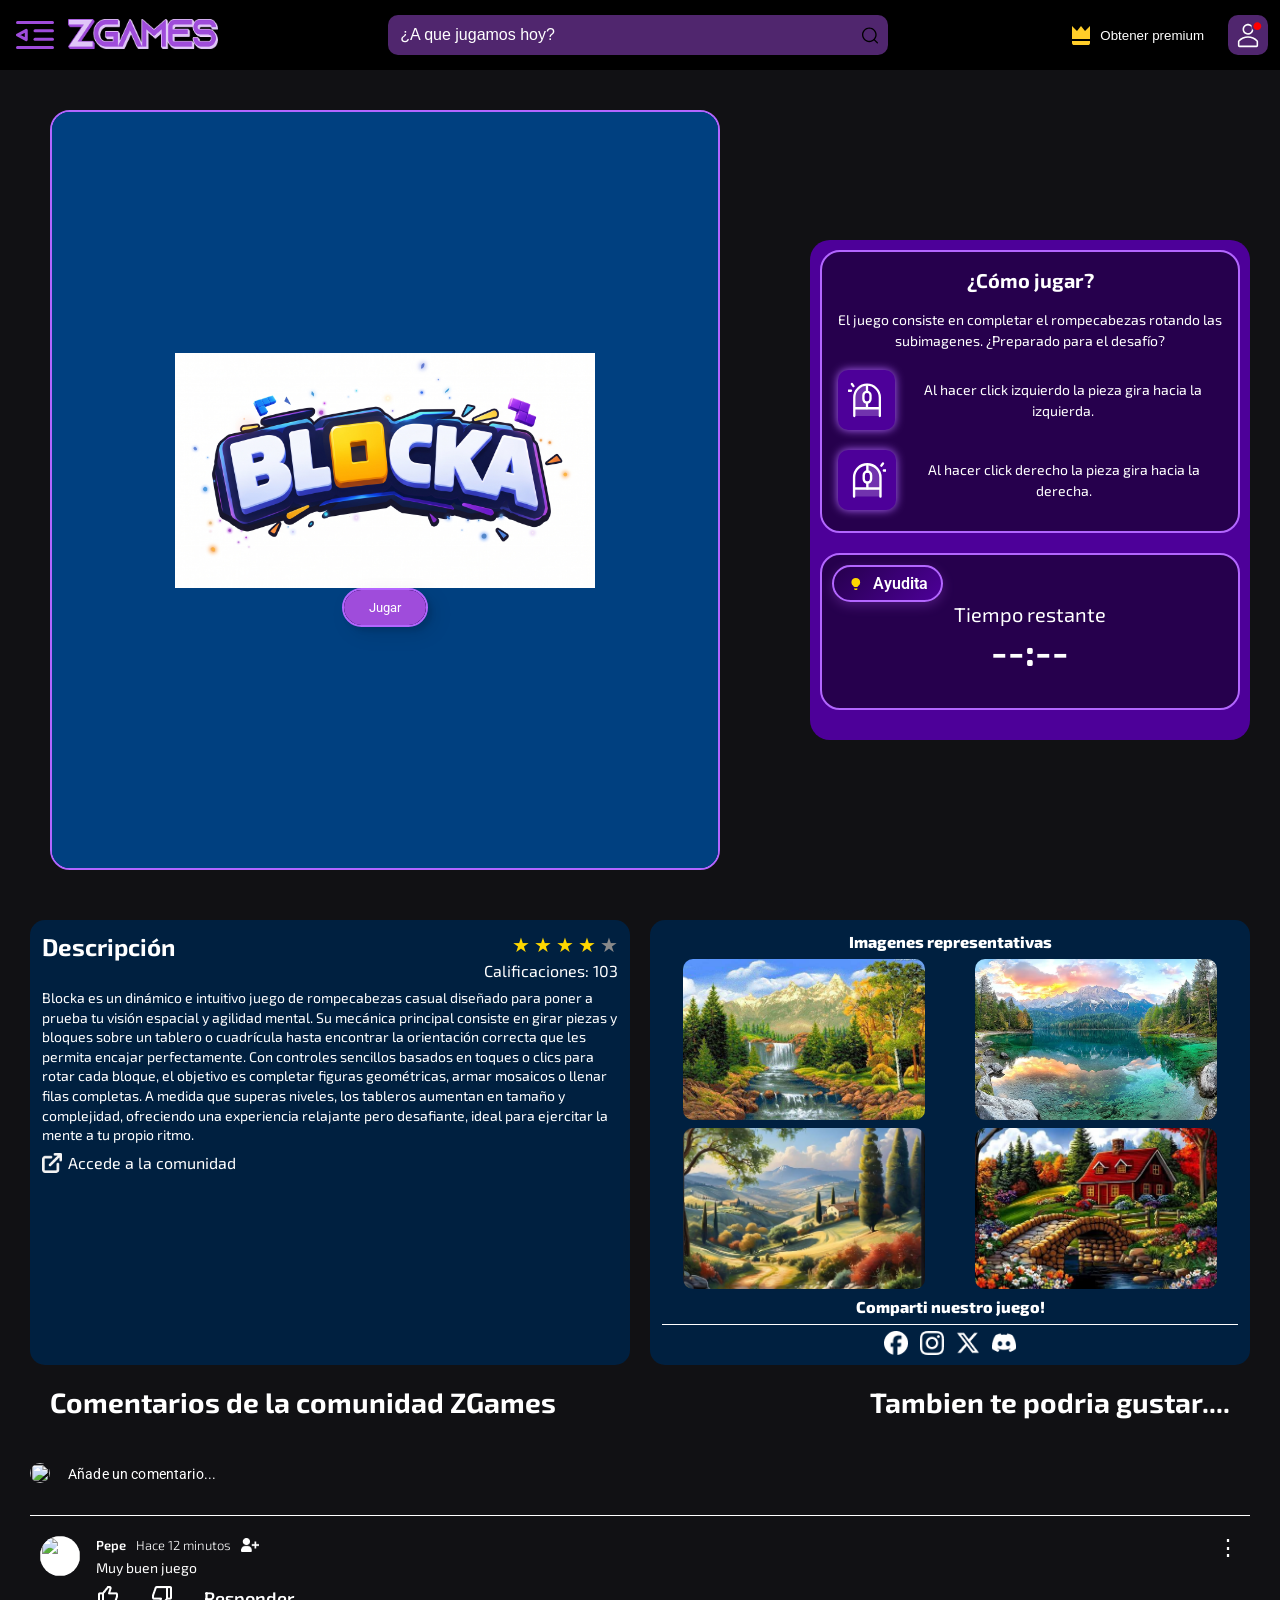
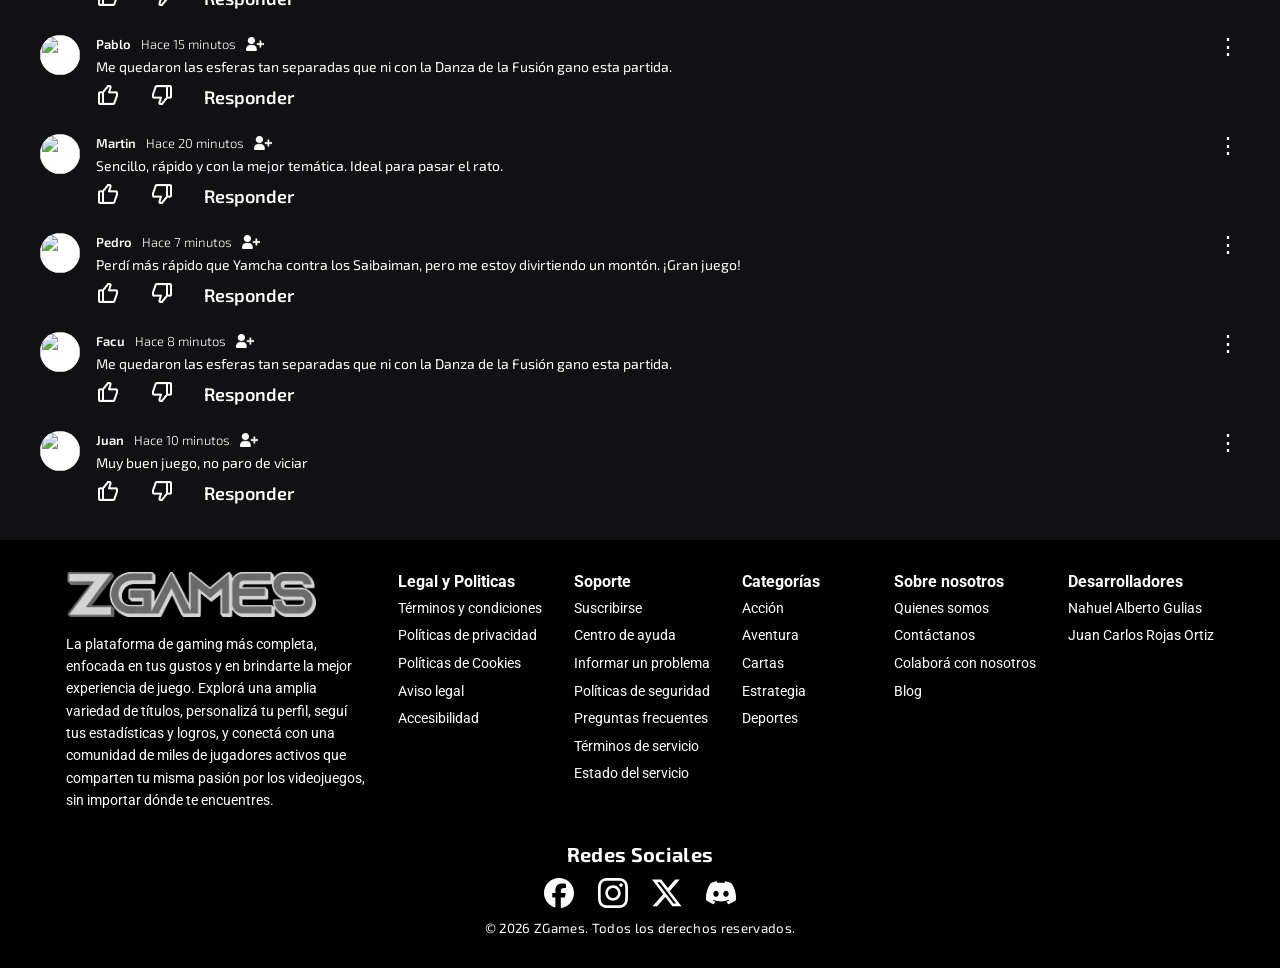
==== commit 98c90b53: "agrego pantalla inicial del juego" ====
--- a/Entregable/blocka.html
+++ b/Entregable/blocka.html
@@ -21,466 +21,495 @@
     <div class="juego">
 
         <div class="game-stage">
-        <header class="encabezado">
-            <nav class="nav" aria-label="Navegación principal">
-                <div class="content_nav_left">
-                    <button class="btn-burger" type="button" aria-label="Abrir menú hamburguesa">
-                        <svg xmlns="http://www.w3.org/2000/svg" width="38" height="28" viewBox="0 0 38 28" fill="none">
-                            <path d="M1.5 1.5H36.4992" stroke="#9F4CDB" stroke-width="3" stroke-linecap="round"
-                                stroke-linejoin="round" />
-                            <path d="M19 9.83398H36.4996" stroke="#9F4CDB" stroke-width="3" stroke-linecap="round"
-                                stroke-linejoin="round" />
-                            <path d="M19 18.166H36.4996" stroke="#9F4CDB" stroke-width="3" stroke-linecap="round"
-                                stroke-linejoin="round" />
-                            <path d="M1.5 26.5H36.4992" stroke="#9F4CDB" stroke-width="3" stroke-linecap="round"
-                                stroke-linejoin="round" />
-                            <path class="icon-arrow" d="M10.2498 9.37109L1.5 14.0007L10.2498 18.6304V9.37109Z"
-                                stroke="#9F4CDB" stroke-width="3" stroke-linejoin="round" />
+            <header class="encabezado">
+                <nav class="nav" aria-label="Navegación principal">
+                    <div class="content_nav_left">
+                        <button class="btn-burger" type="button" aria-label="Abrir menú hamburguesa">
+                            <svg xmlns="http://www.w3.org/2000/svg" width="38" height="28" viewBox="0 0 38 28"
+                                fill="none">
+                                <path d="M1.5 1.5H36.4992" stroke="#9F4CDB" stroke-width="3" stroke-linecap="round"
+                                    stroke-linejoin="round" />
+                                <path d="M19 9.83398H36.4996" stroke="#9F4CDB" stroke-width="3" stroke-linecap="round"
+                                    stroke-linejoin="round" />
+                                <path d="M19 18.166H36.4996" stroke="#9F4CDB" stroke-width="3" stroke-linecap="round"
+                                    stroke-linejoin="round" />
+                                <path d="M1.5 26.5H36.4992" stroke="#9F4CDB" stroke-width="3" stroke-linecap="round"
+                                    stroke-linejoin="round" />
+                                <path class="icon-arrow" d="M10.2498 9.37109L1.5 14.0007L10.2498 18.6304V9.37109Z"
+                                    stroke="#9F4CDB" stroke-width="3" stroke-linejoin="round" />
+                            </svg>
+                        </button>
+
+                        <div class="menu-hamburguesa">
+                            <a href="#inicio" class="menu-item" data-section="inicio">
+                                <svg class="icon icon-inicio" viewBox="0 0 24 24" fill="none"
+                                    xmlns="http://www.w3.org/2000/svg">
+                                    <path
+                                        d="M3 11L12 3L21 11M5 9.5V20C5 20.5523 5.44772 21 6 21H9V15C9 14.4477 9.44772 14 10 14H14C14.5523 14 15 14.4477 15 15V21H18C18.5523 21 19 20.5523 19 20V9.5"
+                                        stroke-width="1.8" stroke-linecap="round" stroke-linejoin="round" />
+                                </svg>
+                                <span class="label">Inicio</span>
+                            </a>
+                            <a href="#recientes" class="menu-item" data-section="recientes">
+                                <svg class="icon icon-recientes" viewBox="0 0 24 24" fill="none"
+                                    xmlns="http://www.w3.org/2000/svg">
+                                    <path
+                                        d="M3 4V9H8M3.5 15C4.98 18.65 8.62 21 12.5 21C17.75 21 22 16.75 22 11.5C22 6.25 17.75 2 12.5 2C8.29 2 4.67 4.72 3.37 8.5M12.5 7V12L16 14"
+                                        stroke-width="1.8" stroke-linecap="round" stroke-linejoin="round" />
+                                </svg>
+                                <span class="label">Recientes</span>
+                            </a>
+                            <a href="#estrategia" class="menu-item" data-section="estrategia">
+                                <svg class="icon" xmlns="http://www.w3.org/2000/svg" width="24" height="24"
+                                    viewBox="0 0 24 24" fill="none" stroke="currentColor" stroke-width="2"
+                                    stroke-linecap="round" stroke-linejoin="round" aria-hidden="true">
+                                    <path d="M3 8l4.5 4L12 5l4.5 7L21 8l-2 11H5L3 8z" />
+                                    <circle cx="3" cy="6" r="1.2" />
+                                    <circle cx="12" cy="3.5" r="1.2" />
+                                    <circle cx="21" cy="6" r="1.2" />
+                                </svg>
+                                <span class="label">Estrategia</span>
+                            </a>
+                            <a href="#aventura" class="menu-item" data-section="aventura">
+                                <svg class="icon icon-aventura" viewBox="0 0 24 24" fill="none"
+                                    xmlns="http://www.w3.org/2000/svg">
+                                    <circle cx="12" cy="12" r="9" stroke-width="1.8" />
+                                    <path d="M14.5 9.5L13 13L9.5 14.5L11 11L14.5 9.5Z" stroke-width="1.8"
+                                        stroke-linejoin="round" />
+                                </svg>
+                                <span class="label">Aventura</span>
+                            </a>
+                            <a href="#accion" class="menu-item" data-section="accion">
+                                <svg class="icon icon-accion" viewBox="0 0 24 24" fill="none"
+                                    xmlns="http://www.w3.org/2000/svg">
+                                    <path d="M13 2L4 14H11L10 22L20 9H13V2Z" stroke-width="1.8" stroke-linecap="round"
+                                        stroke-linejoin="round" />
+                                </svg>
+                                <span class="label">Acción</span>
+                            </a>
+                            <a href="#deportes" class="menu-item" data-section="deportes">
+                                <svg class="icon icon-deportes" viewBox="0 0 24 24" fill="none"
+                                    xmlns="http://www.w3.org/2000/svg">
+                                    <circle cx="12" cy="12" r="9" stroke-width="1.8" />
+                                    <path
+                                        d="M12 8L15.5 10.5L14 14.5H10L8.5 10.5L12 8ZM12 3V8M8.5 10.5L4 9M10 14.5L7.5 20M14 14.5L16.5 20M15.5 10.5L20 9"
+                                        stroke-width="1.8" stroke-linecap="round" />
+                                </svg>
+                                <span class="label">Deportes</span>
+                            </a>
+                        </div>
+
+                        <a href="../Html/Inicio.html">
+                            <img src="assets/game_png_1.png" alt="ZGames logo" width="150" height="30" />
+                        </a>
+                    </div>
+
+                    <div class="content-nav-search-center">
+                        <input type="search" placeholder="¿A que jugamos hoy?">
+                        <svg xmlns="http://www.w3.org/2000/svg" width="17" height="17" viewBox="0 0 17 17" fill="none">
+                            <path
+                                d="M7.79167 15.5833C3.49562 15.5833 0 12.0877 0 7.79167C0 3.49562 3.49562 0 7.79167 0C12.0877 0 15.5833 3.49562 15.5833 7.79167C15.5833 12.0877 12.0877 15.5833 7.79167 15.5833ZM7.79167 1.41667C4.27692 1.41667 1.41667 4.27621 1.41667 7.79167C1.41667 11.3071 4.27692 14.1667 7.79167 14.1667C11.3064 14.1667 14.1667 11.3071 14.1667 7.79167C14.1667 4.27621 11.3064 1.41667 7.79167 1.41667Z"
+                                fill="black" />
+                            <path
+                                d="M16.2921 16.9998C16.1991 16.9999 16.1069 16.9816 16.021 16.946C15.935 16.9104 15.857 16.8581 15.7913 16.7923L12.3948 13.3958C12.262 13.2629 12.1874 13.0826 12.1875 12.8948C12.1876 12.7069 12.2623 12.5267 12.3952 12.3939C12.5281 12.261 12.7083 12.1865 12.8962 12.1865C13.0841 12.1866 13.2643 12.2613 13.3971 12.3942L16.7929 15.7907C16.8923 15.8896 16.96 16.0158 16.9875 16.1533C17.015 16.2908 17.0011 16.4334 16.9474 16.5629C16.8938 16.6925 16.8028 16.8032 16.6861 16.881C16.5695 16.9587 16.4323 17.0001 16.2921 16.9998Z"
+                                fill="black" />
                         </svg>
-                    </button>
-
-                    <div class="menu-hamburguesa">
-                        <a href="#inicio" class="menu-item" data-section="inicio">
-                            <svg class="icon icon-inicio" viewBox="0 0 24 24" fill="none"
-                                xmlns="http://www.w3.org/2000/svg">
+
+                    </div>
+
+                    <div class="content-nav-rigth">
+
+                        <button href="" class="btn-subscription" aria-label="Ir a la sección de mis juegos">
+                            <svg class="border premium-icon" xmlns="http://www.w3.org/2000/svg" width="18" height="19"
+                                viewBox="0 0 18 19" fill="none">
                                 <path
-                                    d="M3 11L12 3L21 11M5 9.5V20C5 20.5523 5.44772 21 6 21H9V15C9 14.4477 9.44772 14 10 14H14C14.5523 14 15 14.4477 15 15V21H18C18.5523 21 19 20.5523 19 20V9.5"
-                                    stroke-width="1.8" stroke-linecap="round" stroke-linejoin="round" />
+                                    d="M18 0L13 5L9 0L5 5L0 0V13H18V0ZM2 19H16C16.5304 19 17.0391 18.7893 17.4142 18.4142C17.7893 18.0391 18 17.5304 18 17V15H0V17C0 17.5304 0.210714 18.0391 0.585786 18.4142C0.960859 18.7893 1.46957 19 2 19Z"
+                                    fill="#FFCD29" />
+                                <polyline points="179,1 179,59 1,59 1,1 179,1" class="bg-line" />
+                                <polyline points="179,1 179,59 1,59 1,1 179,1" class="hl-line" />
                             </svg>
-                            <span class="label">Inicio</span>
-                        </a>
-                        <a href="#recientes" class="menu-item" data-section="recientes">
-                            <svg class="icon icon-recientes" viewBox="0 0 24 24" fill="none"
-                                xmlns="http://www.w3.org/2000/svg">
+                            <span>Obtener premium</span>
+                        </button>
+
+                        <button class="content-perfil btn-perfil" type="button" aria-label="Abrir menú de perfil">
+                            <svg xmlns="http://www.w3.org/2000/svg" width="35" height="35" viewBox="0 0 35 35"
+                                fill="none">
                                 <path
-                                    d="M3 4V9H8M3.5 15C4.98 18.65 8.62 21 12.5 21C17.75 21 22 16.75 22 11.5C22 6.25 17.75 2 12.5 2C8.29 2 4.67 4.72 3.37 8.5M12.5 7V12L16 14"
-                                    stroke-width="1.8" stroke-linecap="round" stroke-linejoin="round" />
+                                    d="M29.6219 23.6929C28.0627 22.045 26.1839 20.7324 24.1002 19.8353C22.0165 18.9383 19.7717 18.4756 17.5031 18.4756C15.2345 18.4756 12.9898 18.9383 10.9061 19.8353C8.82238 20.7324 6.94352 22.045 5.38438 23.6929C5.04635 24.054 4.85861 24.5303 4.85938 25.0248V30.1387C4.85938 30.6544 5.06424 31.149 5.42889 31.5137C5.79355 31.8783 6.28812 32.0832 6.80382 32.0832H28.1927C28.7084 32.0832 29.203 31.8783 29.5676 31.5137C29.9323 31.149 30.1372 30.6544 30.1372 30.1387V25.0248C30.1406 24.5316 29.9564 24.0555 29.6219 23.6929ZM28.1927 30.1387H6.80382V25.0151C8.18168 23.5643 9.84035 22.4089 11.6789 21.6194C13.5174 20.8299 15.4974 20.4228 17.4983 20.4228C19.4991 20.4228 21.4791 20.8299 23.3176 21.6194C25.1562 22.4089 26.8148 23.5643 28.1927 25.0151V30.1387Z"
+                                    fill="white" />
+                                <path
+                                    d="M17.5008 16.5281C19.0626 16.528 20.5768 15.9908 21.7895 15.0065C23.0021 14.0223 23.8393 12.6509 24.1605 11.1225C23.2848 10.3054 22.6269 9.28247 22.2466 8.14667C21.8663 7.01087 21.7756 5.79809 21.9828 4.61835C21.1563 3.88948 20.1652 3.37219 19.0946 3.11097C18.0241 2.84975 16.9061 2.8524 15.8368 3.11869C14.7675 3.38498 13.7788 3.90695 12.9558 4.63973C12.1328 5.37252 11.5 6.2942 11.1119 7.32555C10.7238 8.3569 10.5919 9.46708 10.7276 10.5607C10.8633 11.6542 11.2625 12.6985 11.891 13.6037C12.5194 14.5089 13.3583 15.248 14.3354 15.7574C15.3126 16.2667 16.3989 16.5312 17.5008 16.5281ZM17.5008 4.86141C18.4623 4.86141 19.4021 5.14651 20.2015 5.68065C21.0009 6.2148 21.624 6.974 21.9919 7.86225C22.3598 8.75051 22.4561 9.72791 22.2685 10.6709C22.081 11.6138 21.618 12.48 20.9381 13.1598C20.2583 13.8397 19.3921 14.3027 18.4492 14.4902C17.5062 14.6778 16.5288 14.5815 15.6405 14.2136C14.7523 13.8457 13.9931 13.2226 13.4589 12.4232C12.9248 11.6238 12.6397 10.684 12.6397 9.72252C12.6397 8.43327 13.1519 7.19683 14.0635 6.2852C14.9751 5.37356 16.2116 4.86141 17.5008 4.86141Z"
+                                    fill="white" />
+                                <path
+                                    d="M29.1658 10.6949C31.8505 10.6949 34.0269 8.51849 34.0269 5.83377C34.0269 3.14905 31.8505 0.972656 29.1658 0.972656C26.4811 0.972656 24.3047 3.14905 24.3047 5.83377C24.3047 8.51849 26.4811 10.6949 29.1658 10.6949Z"
+                                    fill="#FF0000" />
                             </svg>
-                            <span class="label">Recientes</span>
-                        </a>
-                        <a href="#estrategia" class="menu-item" data-section="estrategia">
-                            <svg class="icon" xmlns="http://www.w3.org/2000/svg" width="24" height="24"
-                                viewBox="0 0 24 24" fill="none" stroke="currentColor" stroke-width="2"
-                                stroke-linecap="round" stroke-linejoin="round" aria-hidden="true">
-                                <path d="M3 8l4.5 4L12 5l4.5 7L21 8l-2 11H5L3 8z" />
-                                <circle cx="3" cy="6" r="1.2" />
-                                <circle cx="12" cy="3.5" r="1.2" />
-                                <circle cx="21" cy="6" r="1.2" />
+                        </button>
+
+                        <div class="menu-perfil">
+                            <a href="#perfil" class="menu-item">
+                                <svg class="icon" xmlns="http://www.w3.org/2000/svg" width="20" height="20"
+                                    viewBox="0 0 24 24" fill="none" stroke="currentColor" stroke-width="2"
+                                    stroke-linecap="round" stroke-linejoin="round">
+                                    <path d="M20 21v-2a4 4 0 0 0-4-4H8a4 4 0 0 0-4 4v2"></path>
+                                    <circle cx="12" cy="7" r="4"></circle>
+                                </svg>
+                                <span class="label">Mi Perfil</span>
+                            </a>
+
+                            <a href="#metodos-pago" class="menu-item">
+                                <svg class="icon" xmlns="http://www.w3.org/2000/svg" width="20" height="20"
+                                    viewBox="0 0 24 24" fill="none" stroke="currentColor" stroke-width="2"
+                                    stroke-linecap="round" stroke-linejoin="round">
+                                    <rect x="2" y="5" width="20" height="14" rx="2" ry="2"></rect>
+                                    <line x1="2" y1="10" x2="22" y2="10"></line>
+                                </svg>
+                                <span class="label">Mis métodos de pago</span>
+                            </a>
+                            <a href="#amigos" class="menu-item">
+                                <svg class="icon" xmlns="http://www.w3.org/2000/svg" width="20" height="20"
+                                    viewBox="0 0 24 24" fill="none" stroke="currentColor" stroke-width="2"
+                                    stroke-linecap="round" stroke-linejoin="round">
+                                    <path d="M17 21v-2a4 4 0 0 0-4-4H5a4 4 0 0 0-4 4v2"></path>
+                                    <circle cx="9" cy="7" r="4"></circle>
+                                    <path d="M23 21v-2a4 4 0 0 0-3-3.87"></path>
+                                    <path d="M16 3.13a4 4 0 0 1 0 7.75"></path>
+                                </svg>
+                                <span class="label">Amigos</span>
+                            </a>
+                            <a href="Login.html" class="menu-item">
+                                <svg class="icon" xmlns="http://www.w3.org/2000/svg" width="20" height="20"
+                                    viewBox="0 0 24 24" fill="none" stroke="currentColor" stroke-width="2"
+                                    stroke-linecap="round" stroke-linejoin="round">
+                                    <path d="M9 21H5a2 2 0 0 1-2-2V5a2 2 0 0 1 2-2h4"></path>
+                                    <polyline points="16 17 21 12 16 7"></polyline>
+                                    <line x1="21" y1="12" x2="9" y2="12"></line>
+                                </svg>
+                                <span class="label">Cerrar sesión</span>
+                            </a>
+                        </div>
+                    </div>
+
+                </nav>
+            </header>
+
+            <aside class="panel-derecho">
+                <div class="instrucciones">
+                    <h2 class="subtitulo">¿Cómo jugar?</h2>
+                    <p class="texto-panel">El juego consiste en completar el rompecabezas rotando las subimagenes.
+                        ¿Preparado para el desafío?</p>
+                    <div class="content-clicks">
+
+                        <div class="instrucciones-click">
+                            <svg xmlns="http://www.w3.org/2000/svg" viewBox="0 0 24 24">
+                                <path d="M0 0h24v24H0z" fill="none" />
+                                <g transform="translate(-1.5,0)" fill="none">
+                                    <path stroke="currentColor" stroke-linecap="round" stroke-linejoin="round"
+                                        stroke-width="1.5" d="M3.46 5.99H1.81m3.2-3.03l-.98-1.37" />
+                                    <path fill="currentColor" d="M5.58 17.1h16.6v5.31H5.59z" opacity=".2" />
+                                    <path fill="currentColor"
+                                        d="M13.88 18.13V15.7c0-.98-.28-1.93-.81-2.75l-.21-.32A4.5 4.5 0 0 1 13 7.5c.56-.77.87-1.7.87-2.66V2.37a8.46 8.46 0 0 0-8.46 8.47v7.3z"
+                                        opacity=".2" />
+                                    <path stroke="currentColor" stroke-linecap="round" stroke-linejoin="round"
+                                        stroke-width="1.5"
+                                        d="M5.58 22.41V10.38a8.3 8.3 0 0 1 16.6 0v12.03m.01-5.07H5.58" />
+                                    <rect width="4.62" height="7.06" stroke="currentColor" stroke-linecap="round"
+                                        stroke-linejoin="round" stroke-width="1.5" rx="2.31"
+                                        transform="matrix(-1 0 0 1 16.11 6.68)" />
+                                    <path stroke="currentColor" stroke-linecap="round" stroke-linejoin="round"
+                                        stroke-width="1.5" d="M13.84 17.3v-3.56m0-7.12V3" />
+                                </g>
                             </svg>
-                            <span class="label">Estrategia</span>
-                        </a>
-                        <a href="#aventura" class="menu-item" data-section="aventura">
-                            <svg class="icon icon-aventura" viewBox="0 0 24 24" fill="none"
-                                xmlns="http://www.w3.org/2000/svg">
-                                <circle cx="12" cy="12" r="9" stroke-width="1.8" />
-                                <path d="M14.5 9.5L13 13L9.5 14.5L11 11L14.5 9.5Z" stroke-width="1.8"
-                                    stroke-linejoin="round" />
+                            <p class="texto-panel">Al hacer click izquierdo la pieza gira hacia la izquierda.</p>
+                        </div>
+                        <div class="instrucciones-click">
+                            <svg xmlns="http://www.w3.org/2000/svg" viewBox="0 0 24 24">
+                                <path d="M0 0h24v24H0z" fill="none" />
+                                <g transform="translate(2,0)" fill="none">
+                                    <path stroke="currentColor" stroke-linecap="round" stroke-linejoin="round"
+                                        stroke-width="1.5" d="M20.54 5.99h1.65m-3.2-3.03l.98-1.37" />
+                                    <path fill="currentColor" d="M18.42 17.1H1.82v5.31h16.6z" opacity=".2" />
+                                    <path fill="currentColor"
+                                        d="M10.12 18.13V15.7c0-.98.28-1.93.81-2.75l.21-.32A4.5 4.5 0 0 0 11 7.5a4.5 4.5 0 0 1-.87-2.66V2.37a8.46 8.46 0 0 1 8.46 8.47v7.3z"
+                                        opacity=".2" />
+                                    <path stroke="currentColor" stroke-linecap="round" stroke-linejoin="round"
+                                        stroke-width="1.5"
+                                        d="M18.42 22.41V10.38a8.3 8.3 0 0 0-16.6 0v12.03m-.01-5.07h16.61" />
+                                    <rect width="4.62" height="7.06" x="7.89" y="6.68" stroke="currentColor"
+                                        stroke-linecap="round" stroke-linejoin="round" stroke-width="1.5" rx="2.31" />
+                                    <path stroke="currentColor" stroke-linecap="round" stroke-linejoin="round"
+                                        stroke-width="1.5" d="M10.16 17.3v-3.56m0-7.12V3" />
+                                </g>
                             </svg>
-                            <span class="label">Aventura</span>
-                        </a>
-                        <a href="#accion" class="menu-item" data-section="accion">
-                            <svg class="icon icon-accion" viewBox="0 0 24 24" fill="none"
-                                xmlns="http://www.w3.org/2000/svg">
-                                <path d="M13 2L4 14H11L10 22L20 9H13V2Z" stroke-width="1.8" stroke-linecap="round"
-                                    stroke-linejoin="round" />
-                            </svg>
-                            <span class="label">Acción</span>
-                        </a>
-                        <a href="#deportes" class="menu-item" data-section="deportes">
-                            <svg class="icon icon-deportes" viewBox="0 0 24 24" fill="none"
-                                xmlns="http://www.w3.org/2000/svg">
-                                <circle cx="12" cy="12" r="9" stroke-width="1.8" />
-                                <path
-                                    d="M12 8L15.5 10.5L14 14.5H10L8.5 10.5L12 8ZM12 3V8M8.5 10.5L4 9M10 14.5L7.5 20M14 14.5L16.5 20M15.5 10.5L20 9"
-                                    stroke-width="1.8" stroke-linecap="round" />
-                            </svg>
-                            <span class="label">Deportes</span>
-                        </a>
-                    </div>
-
-                    <a href="../Html/Inicio.html">
-                        <img src="assets/game_png_1.png" alt="ZGames logo" width="150" height="30" />
+                            <p class="texto-panel">Al hacer click derecho la pieza gira hacia la derecha.</p>
+
+                        </div>
+                    </div>
+
+                </div>
+
+                <div class="cronometro-caja">
+                    <div class="info-crono">
+                        <button id="ayuda">
+                            <svg xmlns="http://www.w3.org/2000/svg" width="1em" height="1em" viewBox="0 0 24 24">
+                                <path d="M0 0h24v24H0z" fill="none" />
+                                <path fill="currentColor" fill-rule="evenodd"
+                                    d="m14.856 15.686l-.1.25a8.7 8.7 0 0 1-5.512 0l-.1-.25c-.095-.23-.143-.346-.226-.452c-.082-.107-.226-.215-.514-.43a6 6 0 1 1 7.192 0c-.288.215-.432.323-.514.43s-.13.221-.226.452m-5.006 2.48q.13.792.148 1.598a.39.39 0 0 0 .213.342a4 4 0 0 0 3.578 0a.39.39 0 0 0 .213-.342q.018-.806.148-1.598a10.7 10.7 0 0 1-4.3 0"
+                                    clip-rule="evenodd" />
+                            </svg>Ayudita
+                        </button>
+                        <span id="textoNivel" aria-live="polite"></span>
+                    </div>
+                    <span class="cronometro-etiqueta">Tiempo restante</span>
+                    <div id="cronometro" class="cronometro">
+                        --:--
+                    </div>
+                    <ul>
+                        <li id="textoRecord" class="texto-record"></li>
+                    </ul>
+                    <p id="mensajeTiempo" class="mensaje-tiempo" hidden></p>
+                </div>
+                <div class="hud" id="hud">
+                    <button id="btnReintentar" class="btn-reintentar" type="button" hidden>Reintentar nivel</button>
+                    <button id="btnSiguiente" class="btn-siguiente" type="button" hidden>Siguiente nivel</button>
+                </div>
+            </aside>
+
+
+            <main class="zona-canvas">
+                <canvas id="myCanvas">
+                    Tu navegador no soporta canvas.
+                </canvas>
+
+                <div class="pantalla-home-juego" id="pantallaInicialJuego">
+                    <div class="inicio-juego">
+                        <img src="assets/blocka-logo-juego.jpg" alt="logo en pantalla de juego">
+                        <button class="btn-blocka" id="btn-jugar-blocka" type="button" disabled>
+                            Jugar
+                        </button>
+                    </div>
+                </div>
+
+                <!---Aca iria la plantilla de carga para elegir los juegos--->
+                <div class="pantallaCarga" id="pantallaCarga">
+                    <p id="textoCarga">Cargando imágenes…</p>
+                    <div class="spinner" id="spinner"></div>
+                    <div class="ruleta" id="ruleta" hidden></div>
+                </div>
+            </main>
+        </div>
+
+        <section class="about">
+            <article class="about__description">
+                <div class="about__header">
+                    <h2>Descripción</h2>
+                    <div class="about__rating">
+                        <div class="stars" aria-label="Calificación 4 de 5 estrellas">
+                            <span class="stars__star stars__star--filled">★</span>
+                            <span class="stars__star stars__star--filled">★</span>
+                            <span class="stars__star stars__star--filled">★</span>
+                            <span class="stars__star stars__star--filled">★</span>
+                            <span class="stars__star">★</span>
+                        </div>
+                        <p class="about__ratings-count">Calificaciones: 103</p>
+                    </div>
+                </div>
+                <p class="about__text">Blocka es un dinámico e intuitivo juego de rompecabezas casual diseñado para
+                    poner a prueba tu visión espacial y agilidad mental.
+                    Su mecánica principal consiste en girar piezas y bloques sobre un tablero o cuadrícula hasta
+                    encontrar la orientación correcta que les permita encajar perfectamente.
+                    Con controles sencillos basados en toques o clics para rotar cada bloque, el objetivo es completar
+                    figuras geométricas, armar mosaicos o llenar filas completas.
+                    A medida que superas niveles, los tableros aumentan en tamaño y complejidad, ofreciendo una
+                    experiencia relajante pero desafiante,
+                    ideal para ejercitar la mente a tu propio ritmo.</p>
+                <a href="#" class="about__community-link">
+                    <img src="../InterfacesEntregable2/Img/IconCom.png" alt="">
+                    Accede a la comunidad
+                </a>
+            </article>
+
+            <article class="about__media">
+                <h2 class="about__media-title">Imagenes representativas</h2>
+                <div class="about__gallery">
+                    <img src="assets/imagenRepre.jpg" alt="Captura de pantalla 1" />
+                    <img src="assets/imagenRepre2.jpg" alt="Captura de pantalla 2" />
+                    <img src="assets/imagenRepre3.jpg" alt="Captura de pantalla 3" />
+                    <img src="assets/imagenRepre4.jpg" alt="Captura de pantalla 4" />
+                </div>
+                <h3 class="about__share-title">Comparti nuestro juego!</h3>
+                <div class="about__share-icons">
+                    <a href="#" aria-label="Compartir en Facebook" class="icon icon--social-1">
+                        <img src="../InterfacesEntregable2/Img/Social Icons.png" alt="" />
                     </a>
-                </div>
-
-                <div class="content-nav-search-center">
-                    <input type="search" placeholder="¿A que jugamos hoy?">
-                    <svg xmlns="http://www.w3.org/2000/svg" width="17" height="17" viewBox="0 0 17 17" fill="none">
-                        <path
-                            d="M7.79167 15.5833C3.49562 15.5833 0 12.0877 0 7.79167C0 3.49562 3.49562 0 7.79167 0C12.0877 0 15.5833 3.49562 15.5833 7.79167C15.5833 12.0877 12.0877 15.5833 7.79167 15.5833ZM7.79167 1.41667C4.27692 1.41667 1.41667 4.27621 1.41667 7.79167C1.41667 11.3071 4.27692 14.1667 7.79167 14.1667C11.3064 14.1667 14.1667 11.3071 14.1667 7.79167C14.1667 4.27621 11.3064 1.41667 7.79167 1.41667Z"
-                            fill="black" />
-                        <path
-                            d="M16.2921 16.9998C16.1991 16.9999 16.1069 16.9816 16.021 16.946C15.935 16.9104 15.857 16.8581 15.7913 16.7923L12.3948 13.3958C12.262 13.2629 12.1874 13.0826 12.1875 12.8948C12.1876 12.7069 12.2623 12.5267 12.3952 12.3939C12.5281 12.261 12.7083 12.1865 12.8962 12.1865C13.0841 12.1866 13.2643 12.2613 13.3971 12.3942L16.7929 15.7907C16.8923 15.8896 16.96 16.0158 16.9875 16.1533C17.015 16.2908 17.0011 16.4334 16.9474 16.5629C16.8938 16.6925 16.8028 16.8032 16.6861 16.881C16.5695 16.9587 16.4323 17.0001 16.2921 16.9998Z"
-                            fill="black" />
-                    </svg>
-
-                </div>
-
-                <div class="content-nav-rigth">
-
-                    <button href="" class="btn-subscription" aria-label="Ir a la sección de mis juegos">
-                        <svg class="border premium-icon" xmlns="http://www.w3.org/2000/svg" width="18" height="19"
-                            viewBox="0 0 18 19" fill="none">
-                            <path
-                                d="M18 0L13 5L9 0L5 5L0 0V13H18V0ZM2 19H16C16.5304 19 17.0391 18.7893 17.4142 18.4142C17.7893 18.0391 18 17.5304 18 17V15H0V17C0 17.5304 0.210714 18.0391 0.585786 18.4142C0.960859 18.7893 1.46957 19 2 19Z"
-                                fill="#FFCD29" />
-                            <polyline points="179,1 179,59 1,59 1,1 179,1" class="bg-line" />
-                            <polyline points="179,1 179,59 1,59 1,1 179,1" class="hl-line" />
-                        </svg>
-                        <span>Obtener premium</span>
-                    </button>
-
-                    <button class="content-perfil btn-perfil" type="button" aria-label="Abrir menú de perfil">
-                        <svg xmlns="http://www.w3.org/2000/svg" width="35" height="35" viewBox="0 0 35 35" fill="none">
-                            <path
-                                d="M29.6219 23.6929C28.0627 22.045 26.1839 20.7324 24.1002 19.8353C22.0165 18.9383 19.7717 18.4756 17.5031 18.4756C15.2345 18.4756 12.9898 18.9383 10.9061 19.8353C8.82238 20.7324 6.94352 22.045 5.38438 23.6929C5.04635 24.054 4.85861 24.5303 4.85938 25.0248V30.1387C4.85938 30.6544 5.06424 31.149 5.42889 31.5137C5.79355 31.8783 6.28812 32.0832 6.80382 32.0832H28.1927C28.7084 32.0832 29.203 31.8783 29.5676 31.5137C29.9323 31.149 30.1372 30.6544 30.1372 30.1387V25.0248C30.1406 24.5316 29.9564 24.0555 29.6219 23.6929ZM28.1927 30.1387H6.80382V25.0151C8.18168 23.5643 9.84035 22.4089 11.6789 21.6194C13.5174 20.8299 15.4974 20.4228 17.4983 20.4228C19.4991 20.4228 21.4791 20.8299 23.3176 21.6194C25.1562 22.4089 26.8148 23.5643 28.1927 25.0151V30.1387Z"
-                                fill="white" />
-                            <path
-                                d="M17.5008 16.5281C19.0626 16.528 20.5768 15.9908 21.7895 15.0065C23.0021 14.0223 23.8393 12.6509 24.1605 11.1225C23.2848 10.3054 22.6269 9.28247 22.2466 8.14667C21.8663 7.01087 21.7756 5.79809 21.9828 4.61835C21.1563 3.88948 20.1652 3.37219 19.0946 3.11097C18.0241 2.84975 16.9061 2.8524 15.8368 3.11869C14.7675 3.38498 13.7788 3.90695 12.9558 4.63973C12.1328 5.37252 11.5 6.2942 11.1119 7.32555C10.7238 8.3569 10.5919 9.46708 10.7276 10.5607C10.8633 11.6542 11.2625 12.6985 11.891 13.6037C12.5194 14.5089 13.3583 15.248 14.3354 15.7574C15.3126 16.2667 16.3989 16.5312 17.5008 16.5281ZM17.5008 4.86141C18.4623 4.86141 19.4021 5.14651 20.2015 5.68065C21.0009 6.2148 21.624 6.974 21.9919 7.86225C22.3598 8.75051 22.4561 9.72791 22.2685 10.6709C22.081 11.6138 21.618 12.48 20.9381 13.1598C20.2583 13.8397 19.3921 14.3027 18.4492 14.4902C17.5062 14.6778 16.5288 14.5815 15.6405 14.2136C14.7523 13.8457 13.9931 13.2226 13.4589 12.4232C12.9248 11.6238 12.6397 10.684 12.6397 9.72252C12.6397 8.43327 13.1519 7.19683 14.0635 6.2852C14.9751 5.37356 16.2116 4.86141 17.5008 4.86141Z"
-                                fill="white" />
-                            <path
-                                d="M29.1658 10.6949C31.8505 10.6949 34.0269 8.51849 34.0269 5.83377C34.0269 3.14905 31.8505 0.972656 29.1658 0.972656C26.4811 0.972656 24.3047 3.14905 24.3047 5.83377C24.3047 8.51849 26.4811 10.6949 29.1658 10.6949Z"
-                                fill="#FF0000" />
-                        </svg>
-                    </button>
-
-                    <div class="menu-perfil">
-                        <a href="#perfil" class="menu-item">
-                            <svg class="icon" xmlns="http://www.w3.org/2000/svg" width="20" height="20"
-                                viewBox="0 0 24 24" fill="none" stroke="currentColor" stroke-width="2"
-                                stroke-linecap="round" stroke-linejoin="round">
-                                <path d="M20 21v-2a4 4 0 0 0-4-4H8a4 4 0 0 0-4 4v2"></path>
-                                <circle cx="12" cy="7" r="4"></circle>
-                            </svg>
-                            <span class="label">Mi Perfil</span>
-                        </a>
-
-                        <a href="#metodos-pago" class="menu-item">
-                            <svg class="icon" xmlns="http://www.w3.org/2000/svg" width="20" height="20"
-                                viewBox="0 0 24 24" fill="none" stroke="currentColor" stroke-width="2"
-                                stroke-linecap="round" stroke-linejoin="round">
-                                <rect x="2" y="5" width="20" height="14" rx="2" ry="2"></rect>
-                                <line x1="2" y1="10" x2="22" y2="10"></line>
-                            </svg>
-                            <span class="label">Mis métodos de pago</span>
-                        </a>
-                        <a href="#amigos" class="menu-item">
-                            <svg class="icon" xmlns="http://www.w3.org/2000/svg" width="20" height="20"
-                                viewBox="0 0 24 24" fill="none" stroke="currentColor" stroke-width="2"
-                                stroke-linecap="round" stroke-linejoin="round">
-                                <path d="M17 21v-2a4 4 0 0 0-4-4H5a4 4 0 0 0-4 4v2"></path>
-                                <circle cx="9" cy="7" r="4"></circle>
-                                <path d="M23 21v-2a4 4 0 0 0-3-3.87"></path>
-                                <path d="M16 3.13a4 4 0 0 1 0 7.75"></path>
-                            </svg>
-                            <span class="label">Amigos</span>
-                        </a>
-                        <a href="Login.html" class="menu-item">
-                            <svg class="icon" xmlns="http://www.w3.org/2000/svg" width="20" height="20"
-                                viewBox="0 0 24 24" fill="none" stroke="currentColor" stroke-width="2"
-                                stroke-linecap="round" stroke-linejoin="round">
-                                <path d="M9 21H5a2 2 0 0 1-2-2V5a2 2 0 0 1 2-2h4"></path>
-                                <polyline points="16 17 21 12 16 7"></polyline>
-                                <line x1="21" y1="12" x2="9" y2="12"></line>
-                            </svg>
-                            <span class="label">Cerrar sesión</span>
-                        </a>
-                    </div>
-                </div>
-
-            </nav>
-        </header>
-
-        <aside class="panel-derecho">
-            <div class="instrucciones">
-                <h2 class="subtitulo">¿Cómo jugar?</h2>
-                <p class="texto-panel">El juego consiste en completar el rompecabezas rotando las subimagenes.
-                    ¿Preparado para el desafío?</p>
-                <div class="content-clicks">
-
-                    <div class="instrucciones-click">
-                        <svg xmlns="http://www.w3.org/2000/svg" viewBox="0 0 24 24">
-                            <path d="M0 0h24v24H0z" fill="none" />
-                            <g transform="translate(-1.5,0)" fill="none">
-                                <path stroke="currentColor" stroke-linecap="round" stroke-linejoin="round"
-                                    stroke-width="1.5" d="M3.46 5.99H1.81m3.2-3.03l-.98-1.37" />
-                                <path fill="currentColor" d="M5.58 17.1h16.6v5.31H5.59z" opacity=".2" />
-                                <path fill="currentColor"
-                                    d="M13.88 18.13V15.7c0-.98-.28-1.93-.81-2.75l-.21-.32A4.5 4.5 0 0 1 13 7.5c.56-.77.87-1.7.87-2.66V2.37a8.46 8.46 0 0 0-8.46 8.47v7.3z"
-                                    opacity=".2" />
-                                <path stroke="currentColor" stroke-linecap="round" stroke-linejoin="round"
-                                    stroke-width="1.5" d="M5.58 22.41V10.38a8.3 8.3 0 0 1 16.6 0v12.03m.01-5.07H5.58" />
-                                <rect width="4.62" height="7.06" stroke="currentColor" stroke-linecap="round"
-                                    stroke-linejoin="round" stroke-width="1.5" rx="2.31"
-                                    transform="matrix(-1 0 0 1 16.11 6.68)" />
-                                <path stroke="currentColor" stroke-linecap="round" stroke-linejoin="round"
-                                    stroke-width="1.5" d="M13.84 17.3v-3.56m0-7.12V3" />
-                            </g>
-                        </svg>
-                        <p class="texto-panel">Al hacer click izquierdo la pieza gira hacia la izquierda.</p>
-                    </div>
-                    <div class="instrucciones-click">
-                        <svg xmlns="http://www.w3.org/2000/svg" viewBox="0 0 24 24">
-                            <path d="M0 0h24v24H0z" fill="none" />
-                            <g transform="translate(2,0)" fill="none">
-                                <path stroke="currentColor" stroke-linecap="round" stroke-linejoin="round"
-                                    stroke-width="1.5" d="M20.54 5.99h1.65m-3.2-3.03l.98-1.37" />
-                                <path fill="currentColor" d="M18.42 17.1H1.82v5.31h16.6z" opacity=".2" />
-                                <path fill="currentColor"
-                                    d="M10.12 18.13V15.7c0-.98.28-1.93.81-2.75l.21-.32A4.5 4.5 0 0 0 11 7.5a4.5 4.5 0 0 1-.87-2.66V2.37a8.46 8.46 0 0 1 8.46 8.47v7.3z"
-                                    opacity=".2" />
-                                <path stroke="currentColor" stroke-linecap="round" stroke-linejoin="round"
-                                    stroke-width="1.5"
-                                    d="M18.42 22.41V10.38a8.3 8.3 0 0 0-16.6 0v12.03m-.01-5.07h16.61" />
-                                <rect width="4.62" height="7.06" x="7.89" y="6.68" stroke="currentColor"
-                                    stroke-linecap="round" stroke-linejoin="round" stroke-width="1.5" rx="2.31" />
-                                <path stroke="currentColor" stroke-linecap="round" stroke-linejoin="round"
-                                    stroke-width="1.5" d="M10.16 17.3v-3.56m0-7.12V3" />
-                            </g>
-                        </svg>
-                        <p class="texto-panel">Al hacer click derecho la pieza gira hacia la derecha.</p>
-
-                    </div>
-                </div>
-
-            </div>
-
-            <div class="cronometro-caja">
-                <div class="info-crono">
-                    <button id="ayuda">
-                         <svg xmlns="http://www.w3.org/2000/svg" width="1em" height="1em" viewBox="0 0 24 24">
-                            <path d="M0 0h24v24H0z" fill="none" />
-                            <path fill="currentColor" fill-rule="evenodd" d="m14.856 15.686l-.1.25a8.7 8.7 0 0 1-5.512 0l-.1-.25c-.095-.23-.143-.346-.226-.452c-.082-.107-.226-.215-.514-.43a6 6 0 1 1 7.192 0c-.288.215-.432.323-.514.43s-.13.221-.226.452m-5.006 2.48q.13.792.148 1.598a.39.39 0 0 0 .213.342a4 4 0 0 0 3.578 0a.39.39 0 0 0 .213-.342q.018-.806.148-1.598a10.7 10.7 0 0 1-4.3 0" clip-rule="evenodd" />
-                        </svg>Ayudita
-                    </button>
-                    <span id="textoNivel" aria-live="polite"></span>
-                </div>
-                 <span class="cronometro-etiqueta">Tiempo restante</span>
-                <div id="cronometro" class="cronometro">
-                    --:--
-                </div>
-                <ul>
-                    <li id="textoRecord" class="texto-record"></li>
-                </ul>
-                <p id="mensajeTiempo" class="mensaje-tiempo" hidden></p>
-            </div>
-            <div class="hud" id="hud">
-                <button id="btnReintentar" class="btn-reintentar" type="button" hidden>Reintentar nivel</button>
-                <button id="btnSiguiente" class="btn-siguiente" type="button" hidden>Siguiente nivel</button>
-            </div>
-        </aside>
-
-
-        <main class="zona-canvas">
-            <canvas id="myCanvas">
-                Tu navegador no soporta canvas.
-            </canvas>
-            <!---Aca iria la plantilla de carga para elegir los juegos--->
-            <div class="pantallaCarga" id="pantallaCarga">
-                <p id="textoCarga">Cargando imágenes…</p>
-                <div class="spinner" id="spinner"></div>
-                <div class="ruleta" id="ruleta" hidden></div>
-            </div>
-        </main>
+                    <a href="#" aria-label="Compartir en Instagram" class="icon icon--social-2">
+                        <img src="../InterfacesEntregable2/Img/Negative.png" alt="" />
+                    </a>
+                    <a href="#" aria-label="Compartir en X" class="icon icon--social-3">
+                        <img src="../InterfacesEntregable2/Img/Twitter.png" alt="" />
+                    </a>
+                    <a href="#" aria-label="Compartir en Discord" class="icon icon--social-4">
+                        <img src="../InterfacesEntregable2/Img/Component.png" alt="" />
+                    </a>
+                </div>
+            </article>
+        </section>
+
+        <div class="section-heading-row">
+            <h2>Comentarios de la comunidad ZGames</h2>
+            <h2>Tambien te podria gustar....</h2>
         </div>
 
-         <section class="about">
-        <article class="about__description">
-          <div class="about__header">
-            <h2>Descripción</h2>
-            <div class="about__rating">
-              <div class="stars" aria-label="Calificación 4 de 5 estrellas">
-                <span class="stars__star stars__star--filled">★</span>
-                <span class="stars__star stars__star--filled">★</span>
-                <span class="stars__star stars__star--filled">★</span>
-                <span class="stars__star stars__star--filled">★</span>
-                <span class="stars__star">★</span>
-              </div>
-              <p class="about__ratings-count">Calificaciones: 103</p>
-            </div>
-          </div>
-          <p class="about__text">Blocka es un dinámico e intuitivo juego de rompecabezas casual diseñado para poner a prueba tu visión espacial y agilidad mental.
-            Su mecánica principal consiste en girar piezas y bloques sobre un tablero o cuadrícula hasta encontrar la orientación correcta que les permita encajar perfectamente. 
-            Con controles sencillos basados en toques o clics para rotar cada bloque, el objetivo es completar figuras geométricas, armar mosaicos o llenar filas completas. 
-            A medida que superas niveles, los tableros aumentan en tamaño y complejidad, ofreciendo una experiencia relajante pero desafiante, 
-            ideal para ejercitar la mente a tu propio ritmo.</p>
-          <a href="#" class="about__community-link">
-            <img src="../InterfacesEntregable2/Img/IconCom.png" alt="">
-            Accede a la comunidad
-          </a>
-        </article>
-
-        <article class="about__media">
-          <h2 class="about__media-title">Imagenes representativas</h2>
-          <div class="about__gallery">
-            <img src="assets/imagenRepre.jpg" alt="Captura de pantalla 1" />
-            <img src="assets/imagenRepre2.jpg" alt="Captura de pantalla 2" />
-            <img src="assets/imagenRepre3.jpg" alt="Captura de pantalla 3" />
-            <img src="assets/imagenRepre4.jpg" alt="Captura de pantalla 4" />
-          </div>
-          <h3 class="about__share-title">Comparti nuestro juego!</h3>
-          <div class="about__share-icons">
-            <a href="#" aria-label="Compartir en Facebook" class="icon icon--social-1">
-              <img src="../InterfacesEntregable2/Img/Social Icons.png" alt="" />
-            </a>
-            <a href="#" aria-label="Compartir en Instagram" class="icon icon--social-2">
-              <img src="../InterfacesEntregable2/Img/Negative.png" alt="" />
-            </a>
-            <a href="#" aria-label="Compartir en X" class="icon icon--social-3">
-              <img src="../InterfacesEntregable2/Img/Twitter.png" alt="" />
-            </a>
-            <a href="#" aria-label="Compartir en Discord" class="icon icon--social-4">
-              <img src="../InterfacesEntregable2/Img/Component.png" alt="" />
-            </a>
-          </div>
-        </article>
-      </section>
-
-      <div class="section-heading-row">
-        <h2>Comentarios de la comunidad ZGames</h2>
-        <h2>Tambien te podria gustar....</h2>
-      </div>
-
-      <div class="content-row">
+        <div class="content-row">
 
             <!---  Cambiar las imagen de los comentarios    --->
             <section class="comments">
-            <form class="comments__new">
-                <img class="comments__avatar" src="https://placehold.co/20x20" alt="" />
-                <label class="comments__input">
-                <span class="sr-only">Añadir un comentario</span>
-                <input type="text" placeholder="Añade un comentario..." />
-                </label>
-            </form>
-
-            <ul class="comments__list">
-                <li class="comment">
-                <img class="comment__avatar" src="https://placehold.co/40x40" alt="" />
-                <div class="comment__body">
-                    <div class="comment__meta">
-                    <span class="comment__author">Pepe</span>
-                    <span class="comment__time">Hace 12 minutos</span>
-                    <img src="../InterfacesEntregable2/Img/Usuario+.png" alt="">
-                    </div>
-                    <p class="comment__text">Muy buen juego</p>
-                    <div class="comment__actions">
-                    <button class="icon-btn" aria-label="Me gusta"><img class="Like" src="../InterfacesEntregable2/Img/Like.png"
-                        alt=""></button>
-                    <button class="icon-btn" aria-label="No me gusta"><img src="../InterfacesEntregable2/Img/Like.png" alt=""></button>
-                    <button class="comment__reply">Responder</button>
-                    </div>
-                </div>
-                <button class="comment__menu" aria-label="Más opciones"><span class="icon icon--dots"
-                    aria-hidden="true"></span></button>
-                </li>
-
-                <li class="comment">
-                <img class="comment__avatar" src="https://placehold.co/40x40" alt="" />
-                <div class="comment__body">
-                    <div class="comment__meta">
-                    <span class="comment__author">Pablo</span>
-                    <span class="comment__time">Hace 15 minutos</span>
-                    <img src="../InterfacesEntregable2/Img/Usuario+.png" alt="">
-                    </div>
-                    <p class="comment__text">Me quedaron las esferas tan separadas que ni con la Danza de la Fusión gano
-                    esta partida.</p>
-                    <div class="comment__actions">
-                    <button class="icon-btn" aria-label="Me gusta"><img class="Like" src="../InterfacesEntregable2/Img/Like.png"
-                        alt=""></button>
-                    <button class="icon-btn" aria-label="No me gusta"><img src="../InterfacesEntregable2/Img/Like.png" alt=""></button>
-                    <button class="comment__reply">Responder</button>
-                    </div>
-                </div>
-                <button class="comment__menu" aria-label="Más opciones"><span class="icon icon--dots"
-                    aria-hidden="true"></span></button>
-                </li>
-
-                <li class="comment">
-                <img class="comment__avatar" src="https://placehold.co/40x40" alt="" />
-                <div class="comment__body">
-                    <div class="comment__meta">
-                    <span class="comment__author">Martin</span>
-                    <span class="comment__time">Hace 20 minutos</span>
-                    <img src="../InterfacesEntregable2/Img/Usuario+.png" alt="">
-                    </div>
-                    <p class="comment__text">Sencillo, rápido y con la mejor temática. Ideal para pasar el rato.</p>
-                    <div class="comment__actions">
-                    <button class="icon-btn" aria-label="Me gusta"><img class="Like" src="../InterfacesEntregable2/Img/Like.png"
-                        alt=""></button>
-                    <button class="icon-btn" aria-label="No me gusta"><img src="../InterfacesEntregable2/Img/Like.png" alt=""></button>
-                    <button class="comment__reply">Responder</button>
-                    </div>
-                </div>
-                <button class="comment__menu" aria-label="Más opciones"><span class="icon icon--dots"
-                    aria-hidden="true"></span></button>
-                </li>
-
-                <li class="comment">
-                <img class="comment__avatar" src="https://placehold.co/40x40" alt="" />
-                <div class="comment__body">
-                    <div class="comment__meta">
-                    <span class="comment__author">Pedro</span>
-                    <span class="comment__time">Hace 7 minutos</span>
-                    <img src="../InterfacesEntregable2/Img/Usuario+.png" alt="">
-                    </div>
-                    <p class="comment__text">Perdí más rápido que Yamcha contra los Saibaiman, pero me estoy divirtiendo un
-                    montón. ¡Gran juego!</p>
-                    <div class="comment__actions">
-                    <button class="icon-btn" aria-label="Me gusta"><img class="Like" src="../InterfacesEntregable2/Img/Like.png"
-                        alt=""></button>
-                    <button class="icon-btn" aria-label="No me gusta"><img src="../InterfacesEntregable2/Img/Like.png" alt=""></button>
-                    <button class="comment__reply">Responder</button>
-                    </div>
-                </div>
-                <button class="comment__menu" aria-label="Más opciones"><span class="icon icon--dots"
-                    aria-hidden="true"></span></button>
-                </li>
-
-                <li class="comment">
-                <img class="comment__avatar" src="https://placehold.co/40x40" alt="" />
-                <div class="comment__body">
-                    <div class="comment__meta">
-                    <span class="comment__author">Facu</span>
-                    <span class="comment__time">Hace 8 minutos</span>
-                    <img src="../InterfacesEntregable2/Img/Usuario+.png" alt="">
-                    </div>
-                    <p class="comment__text">Me quedaron las esferas tan separadas que ni con la Danza de la Fusión gano
-                    esta partida.</p>
-                    <div class="comment__actions">
-                    <button class="icon-btn" aria-label="Me gusta"><img class="Like" src="../InterfacesEntregable2/Img/Like.png"
-                        alt=""></button>
-                    <button class="icon-btn" aria-label="No me gusta"><img src="../InterfacesEntregable2/Img/Like.png" alt=""></button>
-                    <button class="comment__reply">Responder</button>
-                    </div>
-                </div>
-                <button class="comment__menu" aria-label="Más opciones"><span class="icon icon--dots"
-                    aria-hidden="true"></span></button>
-                </li>
-
-                <li class="comment">
-                <img class="comment__avatar" src="https://placehold.co/40x40" alt="" />
-                <div class="comment__body">
-                    <div class="comment__meta">
-                    <span class="comment__author">Juan</span>
-                    <span class="comment__time">Hace 10 minutos</span>
-                    <img src="../InterfacesEntregable2/Img/Usuario+.png" alt="">
-                    </div>
-                    <p class="comment__text">Muy buen juego, no paro de viciar</p>
-                    <div class="comment__actions">
-                    <button class="icon-btn" aria-label="Me gusta"><img class="Like" src="../InterfacesEntregable2/Img/Like.png"
-                        alt=""></button>
-                    <button class="icon-btn" aria-label="No me gusta"><img src="../InterfacesEntregable2/Img/Like.png" alt=""></span></button>
-                    <button class="comment__reply">Responder</button>
-                    </div>
-                </div>
-                <button class="comment__menu" aria-label="Más opciones"><span class="icon icon--dots"
-                    aria-hidden="true"></span></button>
-                </li>
-            </ul>
+                <form class="comments__new">
+                    <img class="comments__avatar" src="https://placehold.co/20x20" alt="" />
+                    <label class="comments__input">
+                        <span class="sr-only">Añadir un comentario</span>
+                        <input type="text" placeholder="Añade un comentario..." />
+                    </label>
+                </form>
+
+                <ul class="comments__list">
+                    <li class="comment">
+                        <img class="comment__avatar" src="https://placehold.co/40x40" alt="" />
+                        <div class="comment__body">
+                            <div class="comment__meta">
+                                <span class="comment__author">Pepe</span>
+                                <span class="comment__time">Hace 12 minutos</span>
+                                <img src="../InterfacesEntregable2/Img/Usuario+.png" alt="">
+                            </div>
+                            <p class="comment__text">Muy buen juego</p>
+                            <div class="comment__actions">
+                                <button class="icon-btn" aria-label="Me gusta"><img class="Like"
+                                        src="../InterfacesEntregable2/Img/Like.png" alt=""></button>
+                                <button class="icon-btn" aria-label="No me gusta"><img
+                                        src="../InterfacesEntregable2/Img/Like.png" alt=""></button>
+                                <button class="comment__reply">Responder</button>
+                            </div>
+                        </div>
+                        <button class="comment__menu" aria-label="Más opciones"><span class="icon icon--dots"
+                                aria-hidden="true"></span></button>
+                    </li>
+
+                    <li class="comment">
+                        <img class="comment__avatar" src="https://placehold.co/40x40" alt="" />
+                        <div class="comment__body">
+                            <div class="comment__meta">
+                                <span class="comment__author">Pablo</span>
+                                <span class="comment__time">Hace 15 minutos</span>
+                                <img src="../InterfacesEntregable2/Img/Usuario+.png" alt="">
+                            </div>
+                            <p class="comment__text">Me quedaron las esferas tan separadas que ni con la Danza de la
+                                Fusión gano
+                                esta partida.</p>
+                            <div class="comment__actions">
+                                <button class="icon-btn" aria-label="Me gusta"><img class="Like"
+                                        src="../InterfacesEntregable2/Img/Like.png" alt=""></button>
+                                <button class="icon-btn" aria-label="No me gusta"><img
+                                        src="../InterfacesEntregable2/Img/Like.png" alt=""></button>
+                                <button class="comment__reply">Responder</button>
+                            </div>
+                        </div>
+                        <button class="comment__menu" aria-label="Más opciones"><span class="icon icon--dots"
+                                aria-hidden="true"></span></button>
+                    </li>
+
+                    <li class="comment">
+                        <img class="comment__avatar" src="https://placehold.co/40x40" alt="" />
+                        <div class="comment__body">
+                            <div class="comment__meta">
+                                <span class="comment__author">Martin</span>
+                                <span class="comment__time">Hace 20 minutos</span>
+                                <img src="../InterfacesEntregable2/Img/Usuario+.png" alt="">
+                            </div>
+                            <p class="comment__text">Sencillo, rápido y con la mejor temática. Ideal para pasar el rato.
+                            </p>
+                            <div class="comment__actions">
+                                <button class="icon-btn" aria-label="Me gusta"><img class="Like"
+                                        src="../InterfacesEntregable2/Img/Like.png" alt=""></button>
+                                <button class="icon-btn" aria-label="No me gusta"><img
+                                        src="../InterfacesEntregable2/Img/Like.png" alt=""></button>
+                                <button class="comment__reply">Responder</button>
+                            </div>
+                        </div>
+                        <button class="comment__menu" aria-label="Más opciones"><span class="icon icon--dots"
+                                aria-hidden="true"></span></button>
+                    </li>
+
+                    <li class="comment">
+                        <img class="comment__avatar" src="https://placehold.co/40x40" alt="" />
+                        <div class="comment__body">
+                            <div class="comment__meta">
+                                <span class="comment__author">Pedro</span>
+                                <span class="comment__time">Hace 7 minutos</span>
+                                <img src="../InterfacesEntregable2/Img/Usuario+.png" alt="">
+                            </div>
+                            <p class="comment__text">Perdí más rápido que Yamcha contra los Saibaiman, pero me estoy
+                                divirtiendo un
+                                montón. ¡Gran juego!</p>
+                            <div class="comment__actions">
+                                <button class="icon-btn" aria-label="Me gusta"><img class="Like"
+                                        src="../InterfacesEntregable2/Img/Like.png" alt=""></button>
+                                <button class="icon-btn" aria-label="No me gusta"><img
+                                        src="../InterfacesEntregable2/Img/Like.png" alt=""></button>
+                                <button class="comment__reply">Responder</button>
+                            </div>
+                        </div>
+                        <button class="comment__menu" aria-label="Más opciones"><span class="icon icon--dots"
+                                aria-hidden="true"></span></button>
+                    </li>
+
+                    <li class="comment">
+                        <img class="comment__avatar" src="https://placehold.co/40x40" alt="" />
+                        <div class="comment__body">
+                            <div class="comment__meta">
+                                <span class="comment__author">Facu</span>
+                                <span class="comment__time">Hace 8 minutos</span>
+                                <img src="../InterfacesEntregable2/Img/Usuario+.png" alt="">
+                            </div>
+                            <p class="comment__text">Me quedaron las esferas tan separadas que ni con la Danza de la
+                                Fusión gano
+                                esta partida.</p>
+                            <div class="comment__actions">
+                                <button class="icon-btn" aria-label="Me gusta"><img class="Like"
+                                        src="../InterfacesEntregable2/Img/Like.png" alt=""></button>
+                                <button class="icon-btn" aria-label="No me gusta"><img
+                                        src="../InterfacesEntregable2/Img/Like.png" alt=""></button>
+                                <button class="comment__reply">Responder</button>
+                            </div>
+                        </div>
+                        <button class="comment__menu" aria-label="Más opciones"><span class="icon icon--dots"
+                                aria-hidden="true"></span></button>
+                    </li>
+
+                    <li class="comment">
+                        <img class="comment__avatar" src="https://placehold.co/40x40" alt="" />
+                        <div class="comment__body">
+                            <div class="comment__meta">
+                                <span class="comment__author">Juan</span>
+                                <span class="comment__time">Hace 10 minutos</span>
+                                <img src="../InterfacesEntregable2/Img/Usuario+.png" alt="">
+                            </div>
+                            <p class="comment__text">Muy buen juego, no paro de viciar</p>
+                            <div class="comment__actions">
+                                <button class="icon-btn" aria-label="Me gusta"><img class="Like"
+                                        src="../InterfacesEntregable2/Img/Like.png" alt=""></button>
+                                <button class="icon-btn" aria-label="No me gusta"><img
+                                        src="../InterfacesEntregable2/Img/Like.png" alt=""></span></button>
+                                <button class="comment__reply">Responder</button>
+                            </div>
+                        </div>
+                        <button class="comment__menu" aria-label="Más opciones"><span class="icon icon--dots"
+                                aria-hidden="true"></span></button>
+                    </li>
+                </ul>
             </section>
 
-      </div>
-      <footer>
+        </div>
+        <footer>
             <div class="footer-grid">
                 <div class="footer-content-logo-description">
                     <img class="footer-logo" src="../InterfacesEntregable2/Img/zgames_logo_byc.png" alt="ZGames logo" />
@@ -559,25 +588,35 @@
 
                         <!-- svg instagram -->
                         <svg xmlns="http://www.w3.org/2000/svg" width="30" height="30" viewBox="0 0 30 30" fill="none">
-                            <path d="M15 2.70117C19.0078 2.70117 19.4824 2.71875 21.0586 2.78906C22.5234 2.85352 23.3145 3.09961 23.8418 3.30469C24.5391 3.57422 25.043 3.90234 25.5645 4.42383C26.0918 4.95117 26.4141 5.44922 26.6836 6.14648C26.8887 6.67383 27.1348 7.4707 27.1992 8.92969C27.2695 10.5117 27.2871 10.9863 27.2871 14.9883C27.2871 18.9961 27.2695 19.4707 27.1992 21.0469C27.1348 22.5117 26.8887 23.3027 26.6836 23.8301C26.4141 24.5273 26.0859 25.0313 25.5645 25.5527C25.0371 26.0801 24.5391 26.4023 23.8418 26.6719C23.3145 26.877 22.5176 27.123 21.0586 27.1875C19.4766 27.2578 19.002 27.2754 15 27.2754C10.9922 27.2754 10.5176 27.2578 8.94141 27.1875C7.47656 27.123 6.68555 26.877 6.1582 26.6719C5.46094 26.4023 4.95703 26.0742 4.43555 25.5527C3.9082 25.0254 3.58594 24.5273 3.31641 23.8301C3.11133 23.3027 2.86523 22.5059 2.80078 21.0469C2.73047 19.4648 2.71289 18.9902 2.71289 14.9883C2.71289 10.9805 2.73047 10.5059 2.80078 8.92969C2.86523 7.46484 3.11133 6.67383 3.31641 6.14648C3.58594 5.44922 3.91406 4.94531 4.43555 4.42383C4.96289 3.89648 5.46094 3.57422 6.1582 3.30469C6.68555 3.09961 7.48242 2.85352 8.94141 2.78906C10.5176 2.71875 10.9922 2.70117 15 2.70117ZM15 0C10.9277 0 10.418 0.0175781 8.81836 0.0878906C7.22461 0.158203 6.12891 0.416016 5.17969 0.785156C4.18945 1.17187 3.35156 1.68164 2.51953 2.51953C1.68164 3.35156 1.17188 4.18945 0.785156 5.17383C0.416016 6.12891 0.158203 7.21875 0.0878906 8.8125C0.0175781 10.418 0 10.9277 0 15C0 19.0723 0.0175781 19.582 0.0878906 21.1816C0.158203 22.7754 0.416016 23.8711 0.785156 24.8203C1.17188 25.8105 1.68164 26.6484 2.51953 27.4805C3.35156 28.3125 4.18945 28.8281 5.17383 29.209C6.12891 29.5781 7.21875 29.8359 8.8125 29.9062C10.4121 29.9766 10.9219 29.9941 14.9941 29.9941C19.0664 29.9941 19.5762 29.9766 21.1758 29.9062C22.7695 29.8359 23.8652 29.5781 24.8145 29.209C25.7988 28.8281 26.6367 28.3125 27.4688 27.4805C28.3008 26.6484 28.8164 25.8105 29.1973 24.8262C29.5664 23.8711 29.8242 22.7813 29.8945 21.1875C29.9648 19.5879 29.9824 19.0781 29.9824 15.0059C29.9824 10.9336 29.9648 10.4238 29.8945 8.82422C29.8242 7.23047 29.5664 6.13477 29.1973 5.18555C28.8281 4.18945 28.3184 3.35156 27.4805 2.51953C26.6484 1.6875 25.8105 1.17188 24.8262 0.791016C23.8711 0.421875 22.7813 0.164062 21.1875 0.09375C19.582 0.0175781 19.0723 0 15 0Z" fill="white" />
-                            <path d="M15 7.29492C10.7461 7.29492 7.29492 10.7461 7.29492 15C7.29492 19.2539 10.7461 22.7051 15 22.7051C19.2539 22.7051 22.7051 19.2539 22.7051 15C22.7051 10.7461 19.2539 7.29492 15 7.29492ZM15 19.998C12.2402 19.998 10.002 17.7598 10.002 15C10.002 12.2402 12.2402 10.002 15 10.002C17.7598 10.002 19.998 12.2402 19.998 15C19.998 17.7598 17.7598 19.998 15 19.998Z" fill="white" /> 
-                            <path d="M24.8086 6.99024C24.8086 7.98633 24 8.78907 23.0098 8.78907C22.0137 8.78907 21.2109 7.98047 21.2109 6.99024C21.2109 5.99414 22.0195 5.19141 23.0098 5.19141C24 5.19141 24.8086 6 24.8086 6.99024Z" fill="white" />
+                            <path
+                                d="M15 2.70117C19.0078 2.70117 19.4824 2.71875 21.0586 2.78906C22.5234 2.85352 23.3145 3.09961 23.8418 3.30469C24.5391 3.57422 25.043 3.90234 25.5645 4.42383C26.0918 4.95117 26.4141 5.44922 26.6836 6.14648C26.8887 6.67383 27.1348 7.4707 27.1992 8.92969C27.2695 10.5117 27.2871 10.9863 27.2871 14.9883C27.2871 18.9961 27.2695 19.4707 27.1992 21.0469C27.1348 22.5117 26.8887 23.3027 26.6836 23.8301C26.4141 24.5273 26.0859 25.0313 25.5645 25.5527C25.0371 26.0801 24.5391 26.4023 23.8418 26.6719C23.3145 26.877 22.5176 27.123 21.0586 27.1875C19.4766 27.2578 19.002 27.2754 15 27.2754C10.9922 27.2754 10.5176 27.2578 8.94141 27.1875C7.47656 27.123 6.68555 26.877 6.1582 26.6719C5.46094 26.4023 4.95703 26.0742 4.43555 25.5527C3.9082 25.0254 3.58594 24.5273 3.31641 23.8301C3.11133 23.3027 2.86523 22.5059 2.80078 21.0469C2.73047 19.4648 2.71289 18.9902 2.71289 14.9883C2.71289 10.9805 2.73047 10.5059 2.80078 8.92969C2.86523 7.46484 3.11133 6.67383 3.31641 6.14648C3.58594 5.44922 3.91406 4.94531 4.43555 4.42383C4.96289 3.89648 5.46094 3.57422 6.1582 3.30469C6.68555 3.09961 7.48242 2.85352 8.94141 2.78906C10.5176 2.71875 10.9922 2.70117 15 2.70117ZM15 0C10.9277 0 10.418 0.0175781 8.81836 0.0878906C7.22461 0.158203 6.12891 0.416016 5.17969 0.785156C4.18945 1.17187 3.35156 1.68164 2.51953 2.51953C1.68164 3.35156 1.17188 4.18945 0.785156 5.17383C0.416016 6.12891 0.158203 7.21875 0.0878906 8.8125C0.0175781 10.418 0 10.9277 0 15C0 19.0723 0.0175781 19.582 0.0878906 21.1816C0.158203 22.7754 0.416016 23.8711 0.785156 24.8203C1.17188 25.8105 1.68164 26.6484 2.51953 27.4805C3.35156 28.3125 4.18945 28.8281 5.17383 29.209C6.12891 29.5781 7.21875 29.8359 8.8125 29.9062C10.4121 29.9766 10.9219 29.9941 14.9941 29.9941C19.0664 29.9941 19.5762 29.9766 21.1758 29.9062C22.7695 29.8359 23.8652 29.5781 24.8145 29.209C25.7988 28.8281 26.6367 28.3125 27.4688 27.4805C28.3008 26.6484 28.8164 25.8105 29.1973 24.8262C29.5664 23.8711 29.8242 22.7813 29.8945 21.1875C29.9648 19.5879 29.9824 19.0781 29.9824 15.0059C29.9824 10.9336 29.9648 10.4238 29.8945 8.82422C29.8242 7.23047 29.5664 6.13477 29.1973 5.18555C28.8281 4.18945 28.3184 3.35156 27.4805 2.51953C26.6484 1.6875 25.8105 1.17188 24.8262 0.791016C23.8711 0.421875 22.7813 0.164062 21.1875 0.09375C19.582 0.0175781 19.0723 0 15 0Z"
+                                fill="white" />
+                            <path
+                                d="M15 7.29492C10.7461 7.29492 7.29492 10.7461 7.29492 15C7.29492 19.2539 10.7461 22.7051 15 22.7051C19.2539 22.7051 22.7051 19.2539 22.7051 15C22.7051 10.7461 19.2539 7.29492 15 7.29492ZM15 19.998C12.2402 19.998 10.002 17.7598 10.002 15C10.002 12.2402 12.2402 10.002 15 10.002C17.7598 10.002 19.998 12.2402 19.998 15C19.998 17.7598 17.7598 19.998 15 19.998Z"
+                                fill="white" />
+                            <path
+                                d="M24.8086 6.99024C24.8086 7.98633 24 8.78907 23.0098 8.78907C22.0137 8.78907 21.2109 7.98047 21.2109 6.99024C21.2109 5.99414 22.0195 5.19141 23.0098 5.19141C24 5.19141 24.8086 6 24.8086 6.99024Z"
+                                fill="white" />
                         </svg>
 
                         <!-- svg x(ex tw) -->
                         <svg xmlns="http://www.w3.org/2000/svg" width="28" height="25" viewBox="0 0 28 25" fill="none">
-                            <path d="M21.6579 0H25.8747L16.6621 10.5294L27.5 24.8575H19.014L12.3675 16.1675L4.76243 24.8575H0.54304L10.3968 13.5951L0 0H8.70139L14.7092 7.94291L21.6579 0ZM20.1779 22.3335H22.5145L7.43174 2.39142H4.92433L20.1779 22.3335Z" fill="white" />
+                            <path
+                                d="M21.6579 0H25.8747L16.6621 10.5294L27.5 24.8575H19.014L12.3675 16.1675L4.76243 24.8575H0.54304L10.3968 13.5951L0 0H8.70139L14.7092 7.94291L21.6579 0ZM20.1779 22.3335H22.5145L7.43174 2.39142H4.92433L20.1779 22.3335Z"
+                                fill="white" />
                         </svg>
 
 
                         <!-- svg discord -->
                         <svg xmlns="http://www.w3.org/2000/svg" width="30" height="30" viewBox="0 0 30 30" fill="none">
-                            <path d="M25.3963 5.19434C23.4842 4.31699 21.4337 3.6706 19.2899 3.30038C19.2508 3.29324 19.2118 3.31109 19.1917 3.3468C18.928 3.81582 18.6359 4.4277 18.4314 4.90863C16.1255 4.56342 13.8315 4.56342 11.5729 4.90863C11.3683 4.41701 11.0656 3.81582 10.8007 3.3468C10.7806 3.31228 10.7416 3.29443 10.7026 3.30038C8.55989 3.66941 6.50945 4.31581 4.59617 5.19434C4.57961 5.20149 4.56541 5.2134 4.55599 5.22887C0.66674 11.0393 -0.398688 16.707 0.123975 22.3043C0.12634 22.3317 0.141712 22.3579 0.162998 22.3745C2.72901 24.259 5.21463 25.403 7.6541 26.1613C7.69314 26.1732 7.73451 26.1589 7.75935 26.1267C8.33641 25.3387 8.8508 24.5078 9.29185 23.634C9.31787 23.5828 9.29303 23.5221 9.23983 23.5019C8.42391 23.1924 7.647 22.815 6.89966 22.3865C6.84055 22.3519 6.83582 22.2674 6.8902 22.2269C7.04747 22.1091 7.20477 21.9864 7.35494 21.8626C7.38211 21.84 7.41997 21.8353 7.45192 21.8495C12.3616 24.0911 17.6769 24.0911 22.5287 21.8495C22.5606 21.8341 22.5985 21.8389 22.6268 21.8615C22.7771 21.9853 22.9343 22.1091 23.0928 22.2269C23.1472 22.2674 23.1436 22.3519 23.0845 22.3865C22.3372 22.8233 21.5602 23.1924 20.7431 23.5007C20.6899 23.5209 20.6663 23.5828 20.6923 23.634C21.1428 24.5066 21.6572 25.3375 22.2236 26.1256C22.2473 26.1589 22.2898 26.1732 22.3289 26.1613C24.7802 25.403 27.2658 24.259 29.8318 22.3745C29.8543 22.3579 29.8685 22.3329 29.8708 22.3055C30.4964 15.8343 28.8231 10.2132 25.4353 5.23005C25.427 5.2134 25.4128 5.20149 25.3963 5.19434ZM10.025 18.8961C8.54687 18.8961 7.32892 17.539 7.32892 15.8724C7.32892 14.2058 8.52325 12.8488 10.025 12.8488C11.5386 12.8488 12.7448 14.2178 12.7211 15.8724C12.7211 17.539 11.5268 18.8961 10.025 18.8961ZM19.9934 18.8961C18.5153 18.8961 17.2974 17.539 17.2974 15.8724C17.2974 14.2058 18.4917 12.8488 19.9934 12.8488C21.507 12.8488 22.7132 14.2178 22.6896 15.8724C22.6896 17.539 21.507 18.8961 19.9934 18.8961Z" fill="white" />
+                            <path
+                                d="M25.3963 5.19434C23.4842 4.31699 21.4337 3.6706 19.2899 3.30038C19.2508 3.29324 19.2118 3.31109 19.1917 3.3468C18.928 3.81582 18.6359 4.4277 18.4314 4.90863C16.1255 4.56342 13.8315 4.56342 11.5729 4.90863C11.3683 4.41701 11.0656 3.81582 10.8007 3.3468C10.7806 3.31228 10.7416 3.29443 10.7026 3.30038C8.55989 3.66941 6.50945 4.31581 4.59617 5.19434C4.57961 5.20149 4.56541 5.2134 4.55599 5.22887C0.66674 11.0393 -0.398688 16.707 0.123975 22.3043C0.12634 22.3317 0.141712 22.3579 0.162998 22.3745C2.72901 24.259 5.21463 25.403 7.6541 26.1613C7.69314 26.1732 7.73451 26.1589 7.75935 26.1267C8.33641 25.3387 8.8508 24.5078 9.29185 23.634C9.31787 23.5828 9.29303 23.5221 9.23983 23.5019C8.42391 23.1924 7.647 22.815 6.89966 22.3865C6.84055 22.3519 6.83582 22.2674 6.8902 22.2269C7.04747 22.1091 7.20477 21.9864 7.35494 21.8626C7.38211 21.84 7.41997 21.8353 7.45192 21.8495C12.3616 24.0911 17.6769 24.0911 22.5287 21.8495C22.5606 21.8341 22.5985 21.8389 22.6268 21.8615C22.7771 21.9853 22.9343 22.1091 23.0928 22.2269C23.1472 22.2674 23.1436 22.3519 23.0845 22.3865C22.3372 22.8233 21.5602 23.1924 20.7431 23.5007C20.6899 23.5209 20.6663 23.5828 20.6923 23.634C21.1428 24.5066 21.6572 25.3375 22.2236 26.1256C22.2473 26.1589 22.2898 26.1732 22.3289 26.1613C24.7802 25.403 27.2658 24.259 29.8318 22.3745C29.8543 22.3579 29.8685 22.3329 29.8708 22.3055C30.4964 15.8343 28.8231 10.2132 25.4353 5.23005C25.427 5.2134 25.4128 5.20149 25.3963 5.19434ZM10.025 18.8961C8.54687 18.8961 7.32892 17.539 7.32892 15.8724C7.32892 14.2058 8.52325 12.8488 10.025 12.8488C11.5386 12.8488 12.7448 14.2178 12.7211 15.8724C12.7211 17.539 11.5268 18.8961 10.025 18.8961ZM19.9934 18.8961C18.5153 18.8961 17.2974 17.539 17.2974 15.8724C17.2974 14.2058 18.4917 12.8488 19.9934 12.8488C21.507 12.8488 22.7132 14.2178 22.6896 15.8724C22.6896 17.539 21.507 18.8961 19.9934 18.8961Z"
+                                fill="white" />
                         </svg>
                     </div>
                     <small>© 2026 ZGames. Todos los derechos reservados.</small>
                 </div>
-       </footer>
+        </footer>
 
 
 
--- a/Entregable/blocka.css
+++ b/Entregable/blocka.css
@@ -372,7 +372,35 @@
     font-size: 28px;
   }
 
-  
+    .pantalla-home-juego{
+    position: absolute;
+    inset: 0;
+    z-index: 11;
+    display: flex;
+    flex-direction: column;
+    align-items: center;
+    justify-content: center;
+    gap: 20px;
+    background: var(--primary-dark-1);
+    color: white;
+  }
+
+  .pantalla-home-juego .inicio-juego{
+    position: static;
+    width: 100%;
+    display: flex;
+    flex-direction: column;
+    align-items: center;
+  }
+
+  .pantalla-home-juego .inicio-juego img {
+    display: block;
+    width: min(70%, 420px);
+    height: auto;
+    max-height: 45vh;
+    object-fit: contain;
+    object-position: center;
+  }
   
   /* ---------- PANEL DE INSTRUCCIONES ---------- */
   .panel-derecho {
@@ -501,7 +529,8 @@
 
 
   .btn-siguiente,
-  .btn-reintentar {
+  .btn-reintentar,
+  .btn-blocka {
     width: auto;
     height: auto;
     color: #fff;
@@ -524,14 +553,16 @@
 
 
   .btn-siguiente,
-  .btn-reintentar {
+  .btn-reintentar,
+  .btn-blocka {
     background: var(--secondary-dark-2);
     border: 2px solid var(--secondary-light-1);
     z-index: 1;
   }
 
   .btn-siguiente:after,
-  .btn-reintentar:after{
+  .btn-reintentar:after,
+  .btn-blocka:after{
     position: absolute;
     content: "";
     width: 0;
@@ -548,18 +579,21 @@
   }
 
   .btn-siguiente:hover,
-  .btn-reintentar:hover {
+  .btn-reintentar:hover,
+  .btn-blocka:hover {
     color: #fff;
   }
 
   .btn-siguiente:hover:after,
-  .btn-reintentar:hover:after{
+  .btn-reintentar:hover:after,
+  .btn-blocka:after{
     left: 0;
     width: 100%;
   }
 
   .btn-siguiente:active,
-  .btn-reintentar:active  {
+  .btn-reintentar:active,
+  .btn-blocka:active  {
     top: 2px;
   }
 
